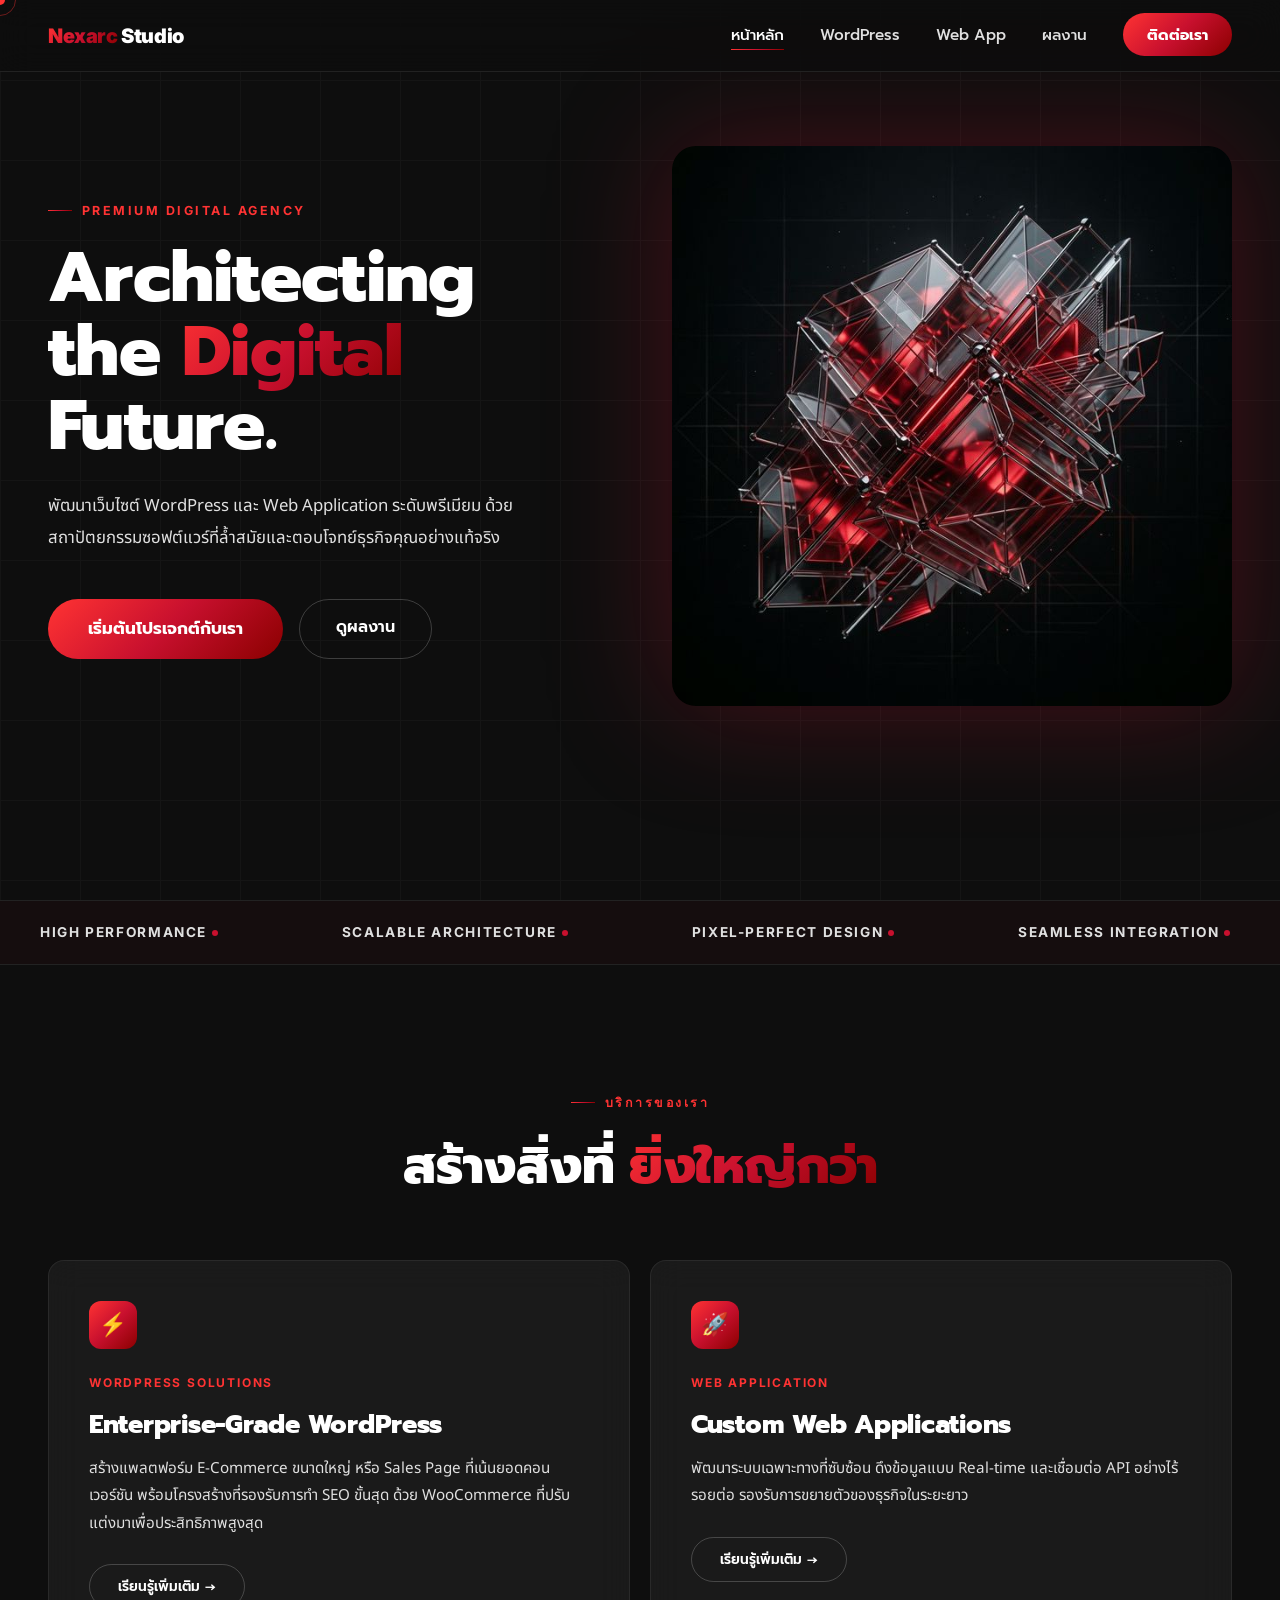
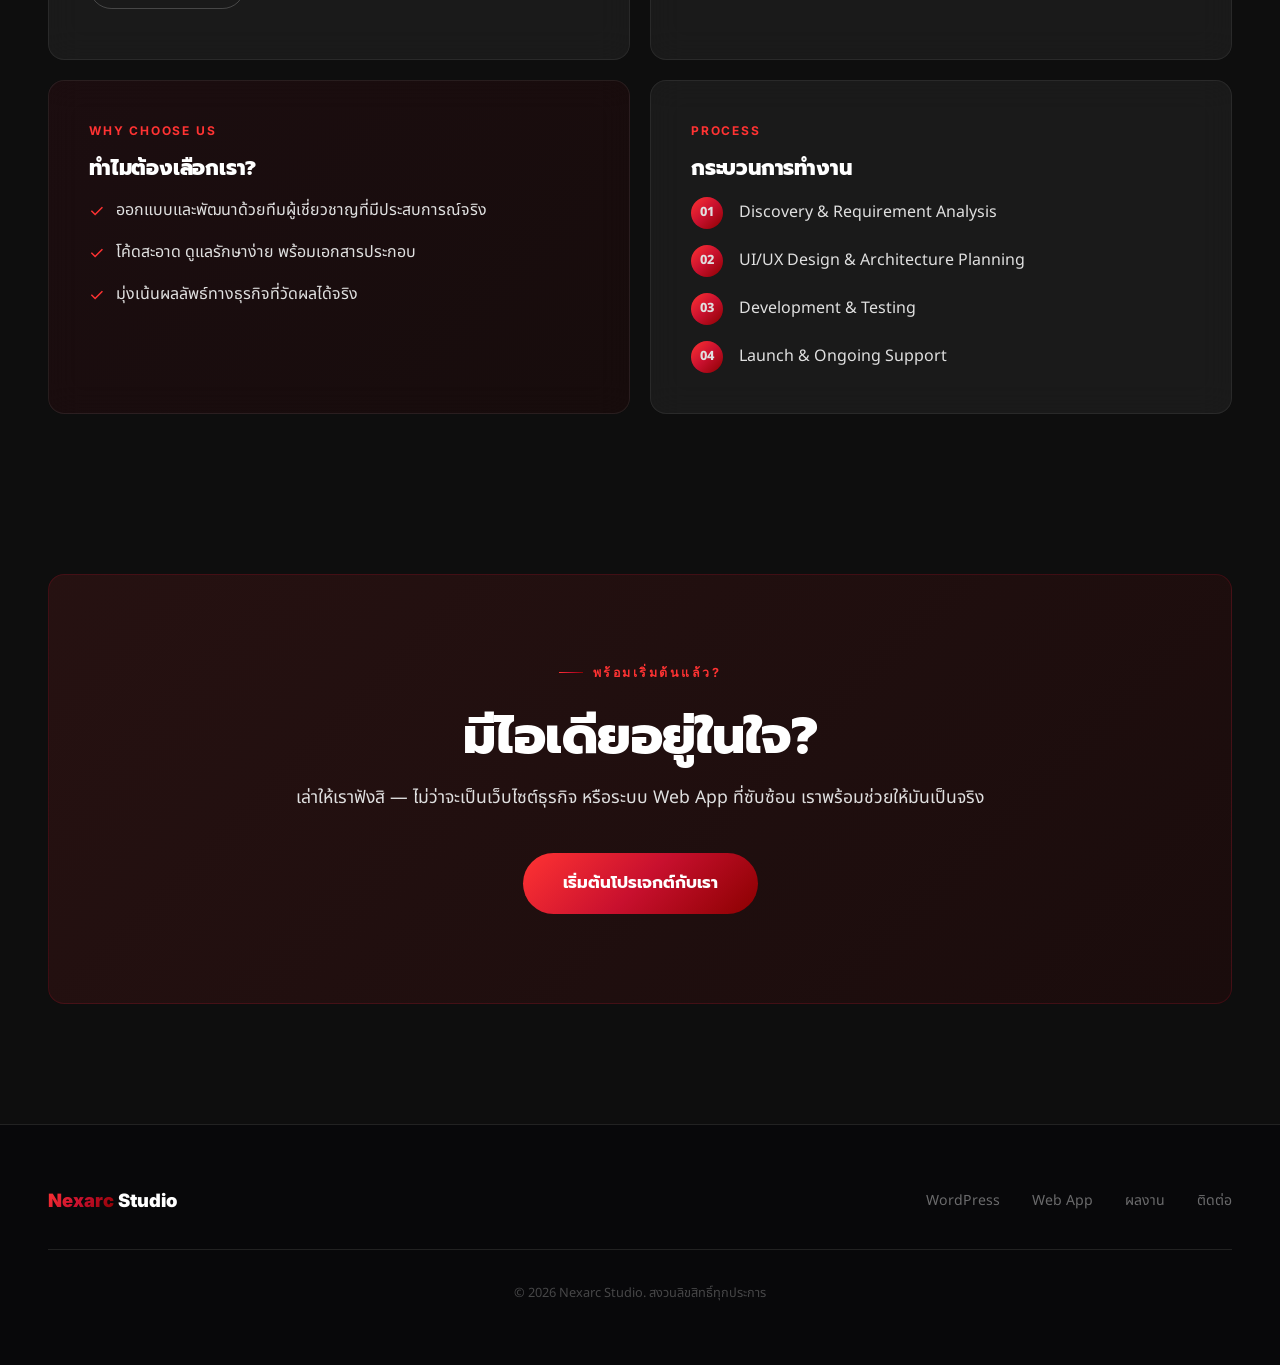
==== index.html @ 6af924bb "Initial commit: Nexarc Studio Website - 5 pages, premium design system" ====
<!DOCTYPE html>
<html lang="th">
<head>
  <meta charset="UTF-8">
  <meta name="viewport" content="width=device-width, initial-scale=1.0">
  <meta name="description" content="รับทำเว็บไซต์ WordPress และพัฒนา Web Application ระดับพรีเมียม สถาปัตยกรรมซอฟต์แวร์ที่ล้ำสมัย ตอบโจทย์ธุรกิจไทย">
  <title>Nexarc Studio — Architecting the Digital Future</title>
  <link rel="stylesheet" href="style.css">
  <style>
    /* ── Stagger Animation ── */
    .stagger-init { opacity: 0; transform: translateY(32px); }
    .stagger-init.stagger-play {
      animation: staggerUp 0.8s cubic-bezier(0.25,0.46,0.45,0.94) forwards;
    }
    @keyframes staggerUp {
      to { opacity: 1; transform: translateY(0); }
    }

    /* ── Hero ── */
    .hero {
      min-height: 100vh;
      display: flex;
      align-items: center;
      padding-top: var(--nav-h);
      overflow: hidden;
      position: relative;
    }
    .hero-inner {
      display: grid;
      grid-template-columns: 1fr 1fr;
      gap: 64px;
      align-items: center;
      width: 100%;
    }
    .hero-eyebrow {
      display: inline-flex;
      align-items: center;
      gap: 10px;
      color: var(--accent-start);
      font-family: 'Inter', sans-serif;
      font-size: 0.78rem;
      font-weight: 700;
      letter-spacing: 0.2em;
      text-transform: uppercase;
      margin-bottom: 20px;
    }
    .hero-eyebrow span {
      width: 24px; height: 1px;
      background: var(--gradient);
      display: inline-block;
    }
    .hero-headline {
      font-size: clamp(3rem, 5.5vw, 5.2rem);
      color: #fff;
      line-height: 1.05;
      margin-bottom: 28px;
    }
    .hero-headline .line { display: block; }
    .hero-sub {
      font-size: 1.05rem;
      color: var(--text-body);
      max-width: 500px;
      margin-bottom: 44px;
      line-height: 1.9;
    }
    .hero-actions { display: flex; gap: 16px; flex-wrap: wrap; }
    .hero-visual {
      position: relative;
      display: flex;
      justify-content: center;
      align-items: center;
    }
    .hero-visual img {
      width: 100%;
      max-width: 580px;
      border-radius: 24px;
      filter: drop-shadow(0 0 60px rgba(200,16,46,0.3));
      animation: float 6s ease-in-out infinite;
    }
    .hero-glow {
      position: absolute;
      width: 400px; height: 400px;
      background: radial-gradient(circle, rgba(200,16,46,0.18) 0%, transparent 70%);
      border-radius: 50%;
      z-index: -1;
    }
    @keyframes float {
      0%, 100% { transform: translateY(0px); }
      50%       { transform: translateY(-18px); }
    }

    /* ── Value Marquee ── */
    .marquee-section { padding: 0; }

    /* ── Bento Grid ── */
    .bento-section { }
    .bento-heading { text-align: center; margin-bottom: 64px; }
    .bento-heading .section-label { justify-content: center; }
    .bento-grid {
      display: grid;
      grid-template-columns: repeat(2, 1fr);
      gap: 20px;
    }
    .bento-card { }
    .bento-card .card-eyebrow {
      font-family: 'Inter', sans-serif;
      font-size: 0.75rem;
      font-weight: 700;
      letter-spacing: 0.15em;
      text-transform: uppercase;
      color: var(--accent-start);
      margin-bottom: 16px;
    }
    .bento-card h3 { font-size: 1.6rem; margin-bottom: 16px; }
    .bento-card p { color: var(--text-body); font-size: 0.95rem; line-height: 1.8; }
    .bento-card .card-icon {
      width: 48px; height: 48px;
      background: var(--gradient);
      border-radius: 12px;
      display: flex; align-items: center; justify-content: center;
      margin-bottom: 24px;
      font-size: 1.4rem;
    }

    /* ── CTA Band ── */
    .cta-band {
      background: linear-gradient(135deg, rgba(255,51,51,0.1) 0%, rgba(139,0,0,0.1) 100%);
      border: 1px solid rgba(200,16,46,0.2);
      border-radius: var(--radius);
      padding: 80px 60px;
      text-align: center;
    }
    .cta-band h2 { margin-bottom: 16px; }
    .cta-band p  { color: var(--text-body); margin-bottom: 40px; font-size: 1.1rem; }
  </style>
</head>
<body>
  <!-- Cursor -->
  <div id="cursor"></div>
  <div id="cursor-trail"></div>

  <!-- Navbar -->
  <nav class="navbar">
    <a class="logo" href="index.html"><span>Nexarc</span> Studio</a>
    <ul class="nav-links">
      <li><a href="index.html" class="active">หน้าหลัก</a></li>
      <li><a href="wordpress.html">WordPress</a></li>
      <li><a href="webapp.html">Web App</a></li>
      <li><a href="works.html">ผลงาน</a></li>
      <li><a href="contact.html" class="nav-cta">ติดต่อเรา</a></li>
    </ul>
  </nav>

  <!-- Hero Section -->
  <section class="hero">
    <div class="container">
      <div class="hero-inner">
        <div class="hero-content">
          <div class="hero-eyebrow stagger-init" data-stagger="0">
            <span></span> Premium Digital Agency
          </div>
          <h1 class="hero-headline">
            <span class="line stagger-init" data-stagger="1">Architecting</span>
            <span class="line stagger-init" data-stagger="2">the <span class="gradient-text">Digital</span></span>
            <span class="line stagger-init" data-stagger="3">Future.</span>
          </h1>
          <p class="hero-sub stagger-init" data-stagger="4">
            พัฒนาเว็บไซต์ WordPress และ Web Application ระดับพรีเมียม ด้วยสถาปัตยกรรมซอฟต์แวร์ที่ล้ำสมัยและตอบโจทย์ธุรกิจคุณอย่างแท้จริง
          </p>
          <div class="hero-actions stagger-init" data-stagger="5">
            <a href="contact.html" class="btn-primary">เริ่มต้นโปรเจกต์กับเรา</a>
            <a href="works.html" class="btn-outline">ดูผลงาน</a>
          </div>
        </div>
        <div class="hero-visual stagger-init" data-stagger="3">
          <div class="hero-glow"></div>
          <img src="assets/images/hero_3d_abstract.png" alt="3D abstract architecture visual">
        </div>
      </div>
    </div>
  </section>

  <!-- Marquee -->
  <div class="marquee-section">
    <div class="marquee-wrapper">
      <div class="marquee-track">
        <span class="marquee-item">High Performance <span class="dot"></span></span>
        <span class="marquee-item">Scalable Architecture <span class="dot"></span></span>
        <span class="marquee-item">Pixel-Perfect Design <span class="dot"></span></span>
        <span class="marquee-item">Seamless Integration <span class="dot"></span></span>
        <span class="marquee-item">SEO Optimized <span class="dot"></span></span>
        <span class="marquee-item">Real-time Data <span class="dot"></span></span>
        <span class="marquee-item">Enterprise Grade <span class="dot"></span></span>
        <!-- duplicate for seamless loop -->
        <span class="marquee-item">High Performance <span class="dot"></span></span>
        <span class="marquee-item">Scalable Architecture <span class="dot"></span></span>
        <span class="marquee-item">Pixel-Perfect Design <span class="dot"></span></span>
        <span class="marquee-item">Seamless Integration <span class="dot"></span></span>
        <span class="marquee-item">SEO Optimized <span class="dot"></span></span>
        <span class="marquee-item">Real-time Data <span class="dot"></span></span>
        <span class="marquee-item">Enterprise Grade <span class="dot"></span></span>
      </div>
    </div>
  </div>

  <!-- Bento Grid Services -->
  <section class="bento-section">
    <div class="container">
      <div class="bento-heading reveal">
        <div class="section-label">บริการของเรา</div>
        <h2>สร้างสิ่งที่<span class="gradient-text"> ยิ่งใหญ่กว่า</span></h2>
      </div>
      <div class="bento-grid">
        <div class="glass-card bento-card reveal delay-1">
          <div class="card-icon">⚡</div>
          <div class="card-eyebrow">WordPress Solutions</div>
          <h3>Enterprise-Grade WordPress</h3>
          <p>สร้างแพลตฟอร์ม E-Commerce ขนาดใหญ่ หรือ Sales Page ที่เน้นยอดคอนเวอร์ชัน พร้อมโครงสร้างที่รองรับการทำ SEO ขั้นสุด ด้วย WooCommerce ที่ปรับแต่งมาเพื่อประสิทธิภาพสูงสุด</p>
          <br>
          <a href="wordpress.html" class="btn-outline" style="font-size:0.85rem; padding:10px 28px;">เรียนรู้เพิ่มเติม →</a>
        </div>
        <div class="glass-card bento-card reveal delay-2">
          <div class="card-icon">🚀</div>
          <div class="card-eyebrow">Web Application</div>
          <h3>Custom Web Applications</h3>
          <p>พัฒนาระบบเฉพาะทางที่ซับซ้อน ดึงข้อมูลแบบ Real-time และเชื่อมต่อ API อย่างไร้รอยต่อ รองรับการขยายตัวของธุรกิจในระยะยาว</p>
          <br>
          <a href="webapp.html" class="btn-outline" style="font-size:0.85rem; padding:10px 28px;">เรียนรู้เพิ่มเติม →</a>
        </div>
        <div class="glass-card bento-card reveal delay-3" style="background: linear-gradient(135deg, rgba(200,16,46,0.08) 0%, rgba(139,0,0,0.08) 100%);">
          <div class="card-eyebrow">Why Choose Us</div>
          <h3 style="font-size:1.3rem;">ทำไมต้องเลือกเรา?</h3>
          <ul style="list-style:none; margin-top:16px; display:flex; flex-direction:column; gap:12px;">
            <li style="display:flex; gap:12px; align-items:flex-start;"><span style="color:var(--accent-start); font-size:1.1rem; flex-shrink:0;">✓</span><span>ออกแบบและพัฒนาด้วยทีมผู้เชี่ยวชาญที่มีประสบการณ์จริง</span></li>
            <li style="display:flex; gap:12px; align-items:flex-start;"><span style="color:var(--accent-start); font-size:1.1rem; flex-shrink:0;">✓</span><span>โค้ดสะอาด ดูแลรักษาง่าย พร้อมเอกสารประกอบ</span></li>
            <li style="display:flex; gap:12px; align-items:flex-start;"><span style="color:var(--accent-start); font-size:1.1rem; flex-shrink:0;">✓</span><span>มุ่งเน้นผลลัพธ์ทางธุรกิจที่วัดผลได้จริง</span></li>
          </ul>
        </div>
        <div class="glass-card bento-card reveal delay-4">
          <div class="card-eyebrow">Process</div>
          <h3 style="font-size:1.3rem;">กระบวนการทำงาน</h3>
          <div style="display:flex; flex-direction:column; gap:16px; margin-top:16px;">
            <div style="display:flex; gap:16px; align-items:center;">
              <span style="width:32px; height:32px; background:var(--gradient); border-radius:50%; display:flex; align-items:center; justify-content:center; font-weight:800; font-size:0.8rem; flex-shrink:0;">01</span>
              <span>Discovery & Requirement Analysis</span>
            </div>
            <div style="display:flex; gap:16px; align-items:center;">
              <span style="width:32px; height:32px; background:var(--gradient); border-radius:50%; display:flex; align-items:center; justify-content:center; font-weight:800; font-size:0.8rem; flex-shrink:0;">02</span>
              <span>UI/UX Design & Architecture Planning</span>
            </div>
            <div style="display:flex; gap:16px; align-items:center;">
              <span style="width:32px; height:32px; background:var(--gradient); border-radius:50%; display:flex; align-items:center; justify-content:center; font-weight:800; font-size:0.8rem; flex-shrink:0;">03</span>
              <span>Development & Testing</span>
            </div>
            <div style="display:flex; gap:16px; align-items:center;">
              <span style="width:32px; height:32px; background:var(--gradient); border-radius:50%; display:flex; align-items:center; justify-content:center; font-weight:800; font-size:0.8rem; flex-shrink:0;">04</span>
              <span>Launch & Ongoing Support</span>
            </div>
          </div>
        </div>
      </div>
    </div>
  </section>

  <!-- CTA Band -->
  <section style="padding: 40px 0 120px;">
    <div class="container">
      <div class="cta-band reveal">
        <div class="section-label" style="justify-content:center;">พร้อมเริ่มต้นแล้ว?</div>
        <h2>มีไอเดียอยู่ในใจ?</h2>
        <p>เล่าให้เราฟังสิ — ไม่ว่าจะเป็นเว็บไซต์ธุรกิจ หรือระบบ Web App ที่ซับซ้อน เราพร้อมช่วยให้มันเป็นจริง</p>
        <a href="contact.html" class="btn-primary">เริ่มต้นโปรเจกต์กับเรา</a>
      </div>
    </div>
  </section>

  <!-- Footer -->
  <footer>
    <div class="container">
      <div class="footer-inner">
        <a class="footer-logo" href="index.html"><span>Nexarc</span> Studio</a>
        <ul class="footer-links">
          <li><a href="wordpress.html">WordPress</a></li>
          <li><a href="webapp.html">Web App</a></li>
          <li><a href="works.html">ผลงาน</a></li>
          <li><a href="contact.html">ติดต่อ</a></li>
        </ul>
      </div>
      <p class="footer-copy">© 2026 Nexarc Studio. สงวนลิขสิทธิ์ทุกประการ</p>
    </div>
  </footer>

  <script src="main.js"></script>
</body>
</html>
---- style.css ----
/* ============================================================
   GLOBAL DESIGN SYSTEM — Website Services
   Encoding: UTF-8
   ============================================================ */

@import url('https://fonts.googleapis.com/css2?family=Inter:wght@400;700;800;900&family=Prompt:wght@700;800&family=Noto+Sans+Thai:wght@400;500&display=swap');

/* ── Reset & Base ── */
*, *::before, *::after {
  box-sizing: border-box;
  margin: 0;
  padding: 0;
}

:root {
  --bg:            #0E0E0E;
  --bg-card:       rgba(255,255,255,0.05);
  --text-body:     #E0E0E0;
  --text-headline: #FFFFFF;
  --grid-line:     #222222;
  --accent-start:  #FF3333;
  --accent-mid:    #C8102E;
  --accent-end:    #8B0000;
  --gradient:      linear-gradient(135deg, #FF3333 0%, #C8102E 50%, #8B0000 100%);
  --radius:        16px;
  --nav-h:         72px;
}

html {
  scroll-behavior: smooth;
}

body {
  background-color: var(--bg);
  color: var(--text-body);
  font-family: 'Noto Sans Thai', 'Inter', sans-serif;
  line-height: 1.7;
  overflow-x: hidden;
  cursor: none;
}

/* ── Grid Background ── */
body::before {
  content: '';
  position: fixed;
  inset: 0;
  background-image:
    linear-gradient(var(--grid-line) 1px, transparent 1px),
    linear-gradient(90deg, var(--grid-line) 1px, transparent 1px);
  background-size: 80px 80px;
  pointer-events: none;
  z-index: 0;
  opacity: 0.4;
}

/* ── Custom Cursor ── */
#cursor {
  width: 10px;
  height: 10px;
  background: var(--accent-start);
  border-radius: 50%;
  position: fixed;
  top: 0; left: 0;
  pointer-events: none;
  z-index: 9999;
  transform: translate(-50%, -50%);
  transition: width .25s, height .25s, background .25s;
  mix-blend-mode: normal;
}
#cursor.expanded {
  width: 40px;
  height: 40px;
  background: rgba(255,51,51,0.35);
  border: 1.5px solid var(--accent-start);
}
#cursor-trail {
  width: 32px;
  height: 32px;
  border: 1.5px solid rgba(255,51,51,0.4);
  border-radius: 50%;
  position: fixed;
  top: 0; left: 0;
  pointer-events: none;
  z-index: 9998;
  transform: translate(-50%, -50%);
  transition: left .12s ease-out, top .12s ease-out;
}

/* ── Navigation ── */
.navbar {
  position: fixed;
  top: 0; left: 0; right: 0;
  height: var(--nav-h);
  display: flex;
  align-items: center;
  justify-content: space-between;
  padding: 0 48px;
  z-index: 1000;
  background: rgba(14,14,14,0.85);
  backdrop-filter: blur(16px);
  border-bottom: 1px solid var(--grid-line);
  transition: background 0.3s;
}
.navbar .logo {
  font-family: 'Inter', sans-serif;
  font-weight: 900;
  font-size: 1.25rem;
  color: var(--text-headline);
  text-decoration: none;
  letter-spacing: -0.02em;
}
.navbar .logo span {
  background: var(--gradient);
  -webkit-background-clip: text;
  background-clip: text;
  -webkit-text-fill-color: transparent;
}
.nav-links {
  display: flex;
  gap: 36px;
  list-style: none;
}
.nav-links a {
  color: var(--text-body);
  text-decoration: none;
  font-size: 0.95rem;
  font-family: 'Prompt', sans-serif;
  font-weight: 500;
  transition: color 0.2s;
  position: relative;
}
.nav-links a::after {
  content: '';
  position: absolute;
  bottom: -4px; left: 0;
  width: 0; height: 1px;
  background: var(--gradient);
  transition: width 0.3s;
}
.nav-links a:hover { color: #fff; }
.nav-links a:hover::after { width: 100%; }
.nav-links a.active { color: #fff; }
.nav-links a.active::after { width: 100%; }

.nav-cta {
  background: var(--gradient);
  color: #fff !important;
  padding: 10px 24px;
  border-radius: 100px;
  font-weight: 700 !important;
  text-decoration: none;
  font-family: 'Prompt', sans-serif;
  font-size: 0.95rem;
  transition: opacity 0.2s, transform 0.2s;
}
.nav-cta:hover { opacity: 0.85; transform: translateY(-1px); }

/* ── Typography ── */
h1, h2, h3, h4 {
  font-family: 'Prompt', 'Inter', sans-serif;
  font-weight: 800;
  color: var(--text-headline);
  line-height: 1.15;
  letter-spacing: -0.01em; /* Reduced negative spacing for Prompt */
}
h1 { font-size: clamp(2.8rem, 6vw, 5.5rem); }
h2 { font-size: clamp(2rem, 4vw, 3.5rem); }
h3 { font-size: clamp(1.2rem, 2vw, 1.6rem); }
p  { font-size: 1.05rem; line-height: 1.8; }

.gradient-text {
  background: var(--gradient);
  -webkit-background-clip: text;
  background-clip: text;
  -webkit-text-fill-color: transparent;
}

/* ── Buttons ── */
.btn-primary {
  display: inline-block;
  background: var(--gradient);
  color: #fff;
  padding: 16px 40px;
  border-radius: 100px;
  font-family: 'Prompt', sans-serif;
  font-weight: 700;
  font-size: 1.05rem;
  text-decoration: none;
  border: none;
  cursor: none;
  position: relative;
  overflow: hidden;
  transition: transform 0.3s, box-shadow 0.3s;
}
.btn-primary::before {
  content: '';
  position: absolute;
  inset: 0;
  background: linear-gradient(120deg, transparent 0%, rgba(255,255,255,0.25) 50%, transparent 100%);
  transform: translateX(-100%);
  transition: transform 0.6s;
}
.btn-primary:hover::before { transform: translateX(100%); }
.btn-primary:hover {
  transform: translateY(-2px);
  box-shadow: 0 8px 40px rgba(200,16,46,0.5);
}

.btn-outline {
  display: inline-block;
  border: 1px solid rgba(255,255,255,0.2);
  color: #fff;
  padding: 14px 36px;
  border-radius: 100px;
  font-family: 'Prompt', sans-serif;
  font-weight: 600;
  font-size: 1rem;
  text-decoration: none;
  cursor: none;
  transition: border-color 0.3s, background 0.3s;
  position: relative;
  overflow: hidden;
}
.btn-outline:hover {
  border-color: var(--accent-mid);
  background: rgba(200,16,46,0.1);
}

/* ── Layout ── */
.container {
  max-width: 1280px;
  margin: 0 auto;
  padding: 0 48px;
  position: relative;
  z-index: 1;
}
section { padding: 120px 0; }
.pt-nav { padding-top: calc(var(--nav-h) + 80px); }

/* ── Glassmorphism Card ── */
.glass-card {
  background: var(--bg-card);
  backdrop-filter: blur(16px);
  -webkit-backdrop-filter: blur(16px);
  border: 1px solid rgba(255,255,255,0.07);
  border-radius: var(--radius);
  padding: 40px;
  position: relative;
  overflow: hidden;
  transition: transform 0.4s cubic-bezier(0.25,0.46,0.45,0.94),
              box-shadow 0.4s,
              border-color 0.4s;
}
.glass-card:hover {
  transform: scale(1.02);
  border-color: rgba(200,16,46,0.4);
  box-shadow:
    0 0 40px rgba(200,16,46,0.18),
    0 0 0 1px rgba(200,16,46,0.2) inset;
}
.glass-card::before {
  content: '';
  position: absolute;
  inset: -1px;
  border-radius: var(--radius);
  background: var(--gradient);
  opacity: 0;
  z-index: -1;
  transition: opacity 0.4s;
}
.glass-card:hover::before { opacity: 0.12; }

/* ── Marquee ── */
.marquee-wrapper {
  overflow: hidden;
  white-space: nowrap;
  border-top: 1px solid var(--grid-line);
  border-bottom: 1px solid var(--grid-line);
  padding: 18px 0;
  background: rgba(200,16,46,0.04);
}
.marquee-track {
  display: inline-block;
  animation: marquee 22s linear infinite;
}
.marquee-track:hover { animation-play-state: paused; }
.marquee-item {
  display: inline-block;
  margin: 0 40px;
  font-family: 'Inter', sans-serif;
  font-weight: 700;
  font-size: 0.85rem;
  letter-spacing: 0.12em;
  text-transform: uppercase;
  color: var(--text-body);
}
.marquee-item .dot {
  display: inline-block;
  width: 6px; height: 6px;
  background: var(--accent-mid);
  border-radius: 50%;
  margin-right: 40px;
  vertical-align: middle;
}
@keyframes marquee {
  from { transform: translateX(0); }
  to   { transform: translateX(-50%); }
}

/* ── Section Label ── */
.section-label {
  display: inline-flex;
  align-items: center;
  gap: 10px;
  font-family: 'Inter', sans-serif;
  font-size: 0.78rem;
  font-weight: 700;
  letter-spacing: 0.2em;
  text-transform: uppercase;
  color: var(--accent-start);
  margin-bottom: 24px;
}
.section-label::before {
  content: '';
  display: block;
  width: 24px; height: 1px;
  background: var(--gradient);
}

/* ── Divider ── */
hr.fancy {
  border: none;
  height: 1px;
  background: linear-gradient(90deg, transparent, var(--grid-line) 20%, var(--grid-line) 80%, transparent);
  margin: 0;
}

/* ── Scroll Animations ── */
.reveal {
  opacity: 0;
  transform: translateY(40px);
  transition: opacity 0.7s cubic-bezier(0.25,0.46,0.45,0.94),
              transform 0.7s cubic-bezier(0.25,0.46,0.45,0.94);
}
.reveal.visible {
  opacity: 1;
  transform: translateY(0);
}
.reveal-left {
  opacity: 0;
  transform: translateX(-60px);
  transition: opacity 0.7s ease, transform 0.7s ease;
}
.reveal-left.visible {
  opacity: 1;
  transform: translateX(0);
}
.reveal-img {
  clip-path: inset(100% 0 0 0);
  transition: clip-path 0.9s cubic-bezier(0.25,0.46,0.45,0.94);
}
.reveal-img.visible {
  clip-path: inset(0% 0 0 0);
}

/* ── Stagger delays ── */
.delay-1 { transition-delay: 0.1s; }
.delay-2 { transition-delay: 0.2s; }
.delay-3 { transition-delay: 0.35s; }
.delay-4 { transition-delay: 0.5s; }
.delay-5 { transition-delay: 0.65s; }

/* ── Footer ── */
footer {
  background: #08080A;
  border-top: 1px solid var(--grid-line);
  padding: 60px 0;
  position: relative;
  z-index: 1;
}
.footer-inner {
  display: flex;
  align-items: center;
  justify-content: space-between;
  flex-wrap: wrap;
  gap: 24px;
}
.footer-logo {
  font-family: 'Inter', sans-serif;
  font-weight: 900;
  font-size: 1.15rem;
  color: #fff;
  text-decoration: none;
}
.footer-logo span { background: var(--gradient); -webkit-background-clip: text; -webkit-text-fill-color: transparent; }
.footer-links { display: flex; gap: 32px; list-style: none; }
.footer-links a { color: rgba(255,255,255,0.4); font-size: 0.88rem; text-decoration: none; transition: color 0.2s; }
.footer-links a:hover { color: #fff; }
.footer-copy { color: rgba(255,255,255,0.25); font-size: 0.8rem; width: 100%; text-align: center; padding-top: 32px; border-top: 1px solid var(--grid-line); margin-top: 32px; }

/* ── Scrollbar ── */
::-webkit-scrollbar { width: 4px; }
::-webkit-scrollbar-track { background: var(--bg); }
::-webkit-scrollbar-thumb { background: var(--accent-mid); border-radius: 4px; }
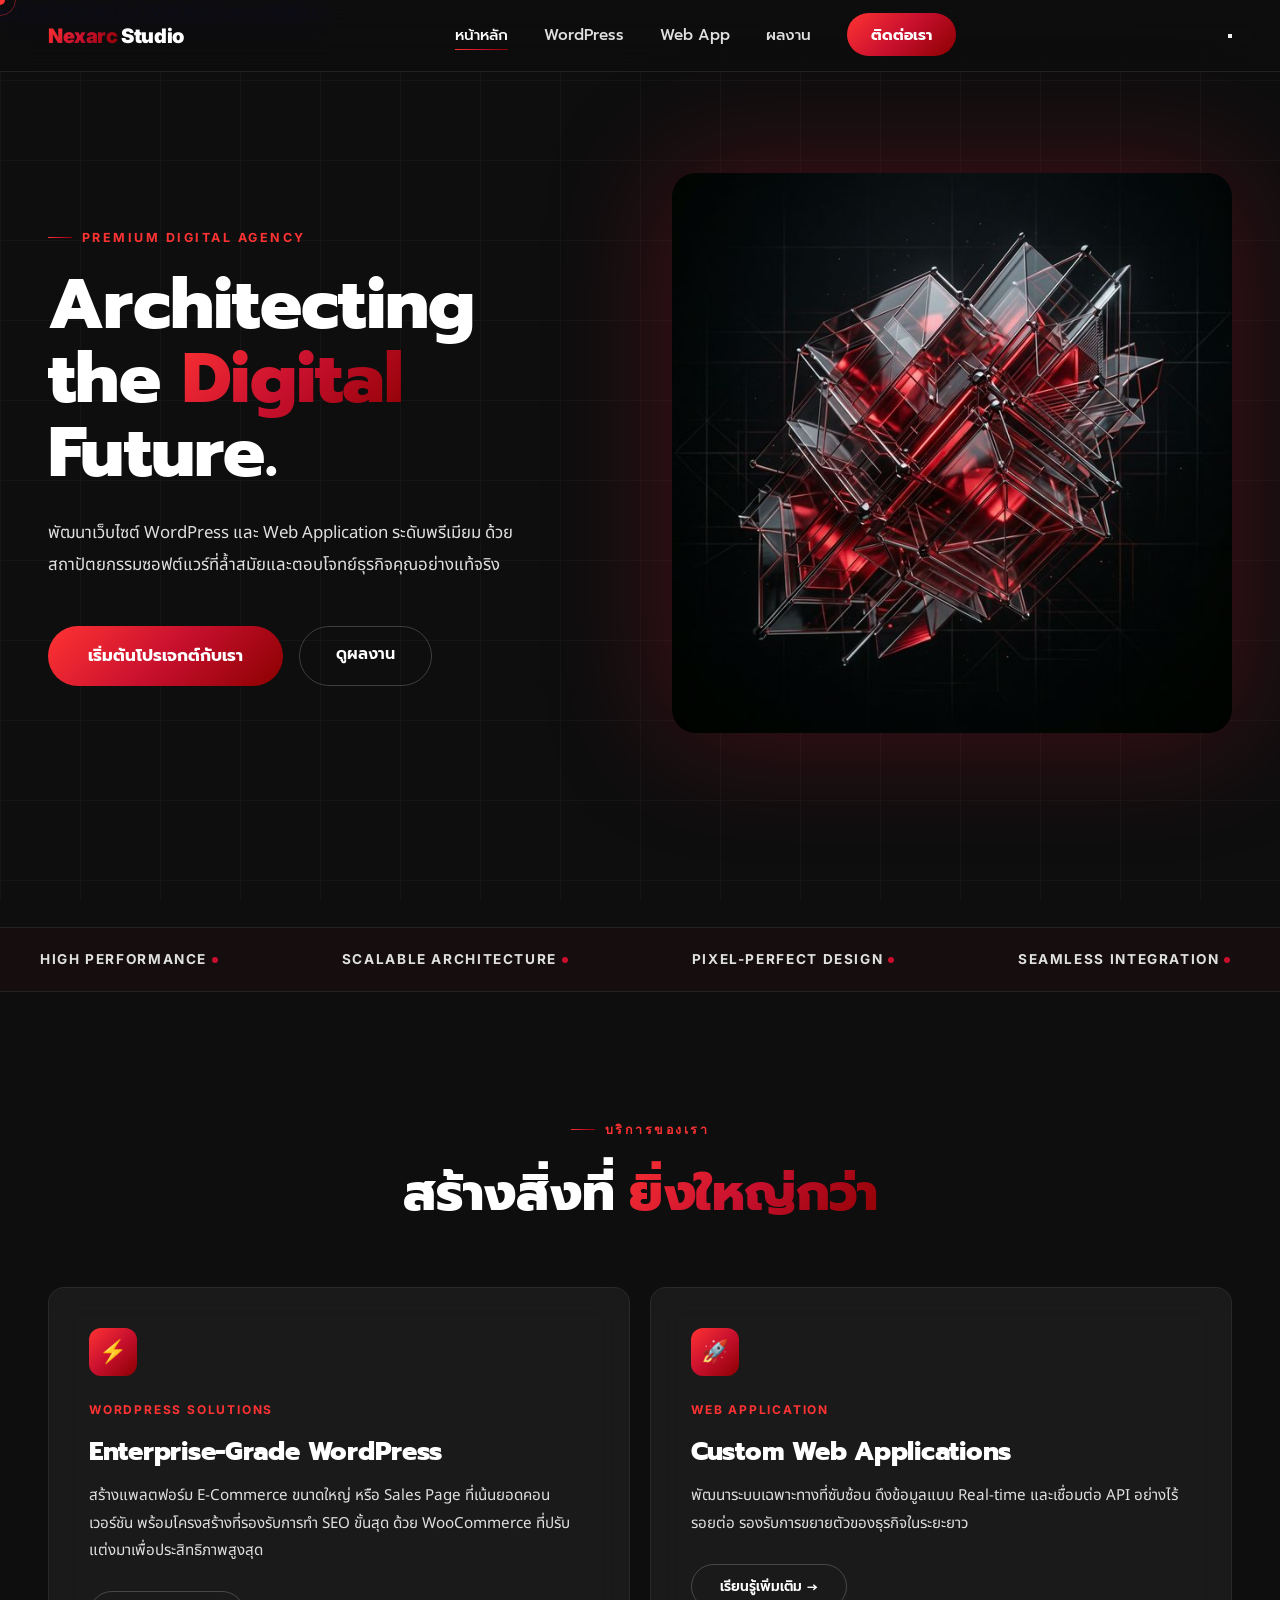
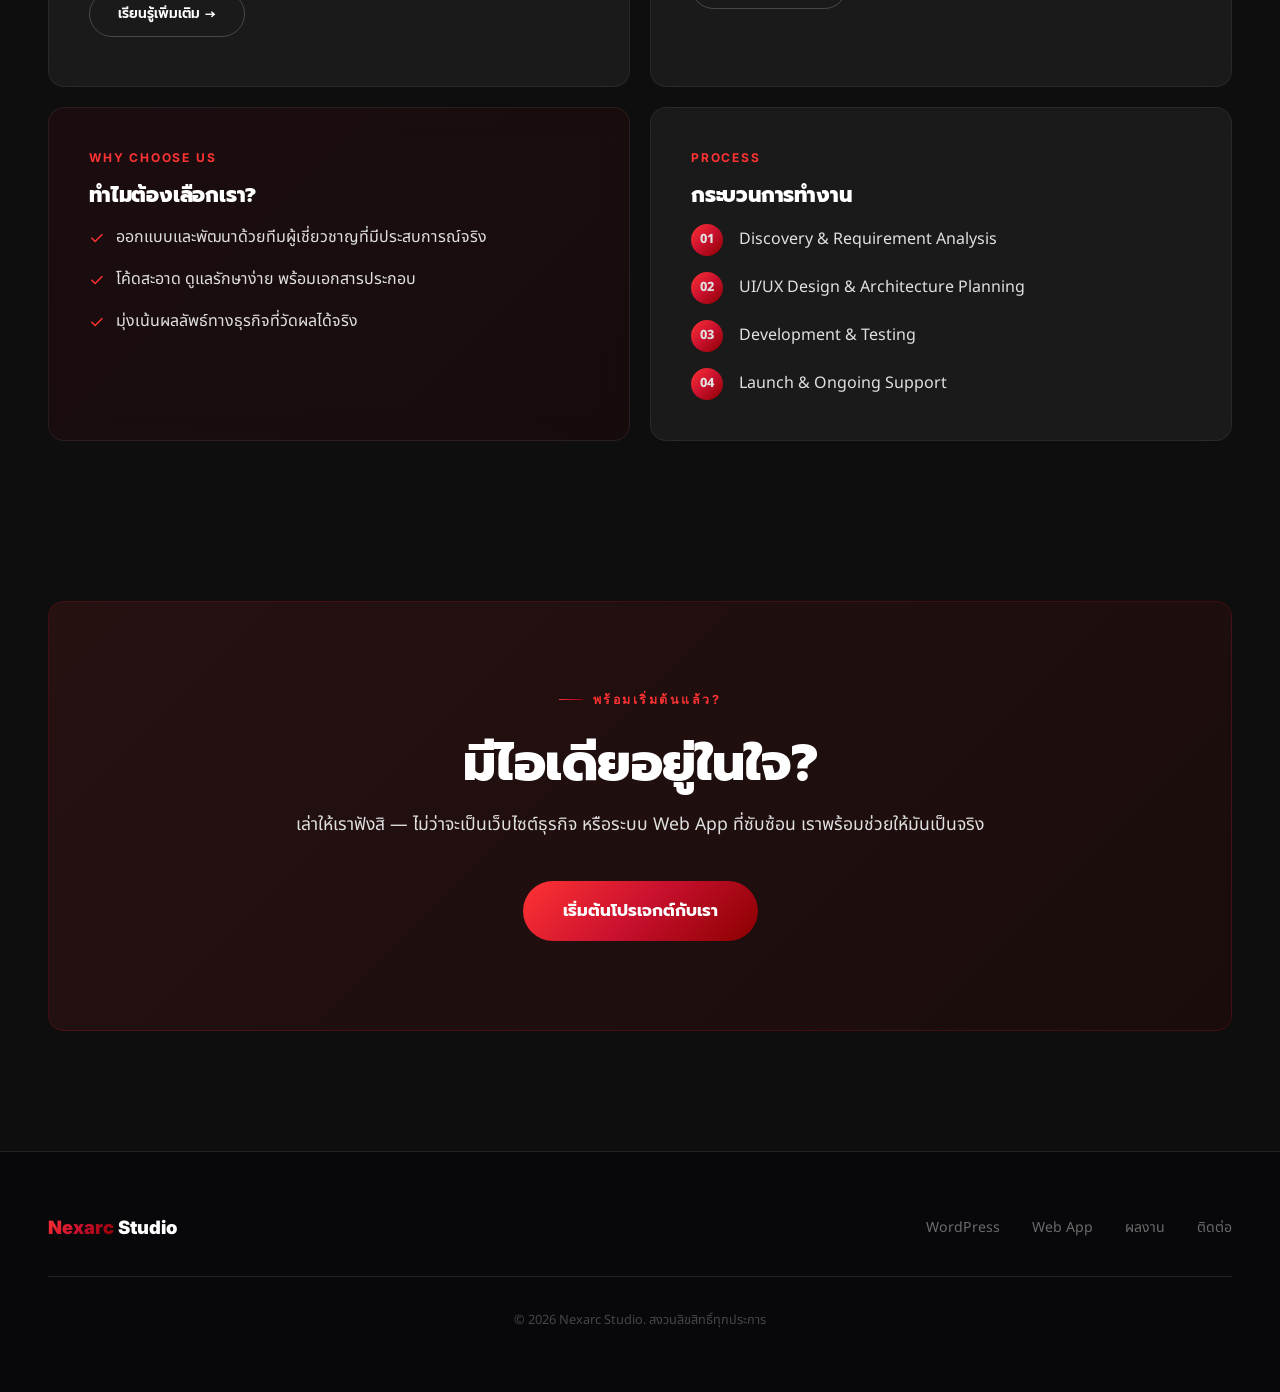
==== commit f830955c: "refactor: implement mobile flyer menu and fix mobile layouts" ====
--- a/index.html
+++ b/index.html
@@ -149,7 +149,18 @@
       <li><a href="works.html">ผลงาน</a></li>
       <li><a href="contact.html" class="nav-cta">ติดต่อเรา</a></li>
     </ul>
+    <button class="navbar-toggle" id="menuToggle">
+      <span></span><span></span><span></span>
+    </button>
   </nav>
+
+  <div class="flyer-menu" id="flyerMenu">
+    <a href="index.html" class="flyer-link active">หน้าหลัก</a>
+    <a href="wordpress.html" class="flyer-link">WordPress</a>
+    <a href="webapp.html" class="flyer-link">Web App</a>
+    <a href="works.html" class="flyer-link">ผลงาน</a>
+    <a href="contact.html" class="flyer-link">ติดต่อเรา</a>
+  </div>
 
   <!-- Hero Section -->
   <section class="hero">
--- a/style.css
+++ b/style.css
@@ -402,3 +402,113 @@
 ::-webkit-scrollbar { width: 4px; }
 ::-webkit-scrollbar-track { background: var(--bg); }
 ::-webkit-scrollbar-thumb { background: var(--accent-mid); border-radius: 4px; }
+
+/* ── Responsive Design ── */
+
+@media (max-width: 1024px) {
+  .container { padding: 0 40px; }
+  .bento-grid { grid-template-columns: 1fr 1fr; }
+  .hero-inner { gap: 40px; }
+}
+
+@media (max-width: 768px) {
+  .container { padding: 0 24px; }
+  
+  /* Navigation */
+  .navbar { 
+    padding: 20px 0; 
+    justify-content: space-between;
+  }
+  .nav-links { display: none; }
+  
+  .navbar-toggle {
+    display: flex;
+    flex-direction: column;
+    gap: 6px;
+    background: none;
+    border: none;
+    cursor: pointer;
+    z-index: 1001;
+  }
+  .navbar-toggle span {
+    width: 28px;
+    height: 2px;
+    background: #fff;
+    transition: 0.3s;
+  }
+  .navbar-toggle.active span:nth-child(1) { transform: translateY(8px) rotate(45deg); }
+  .navbar-toggle.active span:nth-child(2) { opacity: 0; }
+  .navbar-toggle.active span:nth-child(3) { transform: translateY(-8px) rotate(-45deg); }
+
+  /* Flyer Menu */
+  .flyer-menu {
+    position: fixed;
+    top: 0; right: -100%;
+    width: 80%;
+    height: 100vh;
+    background: #0e0e0e;
+    z-index: 1000;
+    padding: 100px 40px;
+    transition: 0.5s cubic-bezier(0.77,0.2,0.05,1);
+    border-left: 1px solid rgba(255,255,255,0.1);
+    display: flex;
+    flex-direction: column;
+    gap: 32px;
+  }
+  .flyer-menu.active { right: 0; }
+  .flyer-link {
+    font-size: 1.8rem;
+    font-family: 'Prompt', sans-serif;
+    font-weight: 700;
+    color: #fff;
+    text-decoration: none;
+  }
+  .flyer-link.active { color: var(--accent-start); }
+
+  /* Hero */
+  .hero { padding: 120px 0 80px; }
+  .hero-inner { 
+    display: flex; 
+    flex-direction: column;
+    text-align: center;
+    gap: 60px;
+  }
+  .hero-eyebrow { justify-content: center; }
+  .hero-sub { margin: 0 auto 32px; }
+  .hero-actions { justify-content: center; }
+  .hero-visual { width: 100%; order: 2; }
+  .hero-visual img { max-width: 100%; }
+
+  /* Bento Grid */
+  .bento-grid { grid-template-columns: 1fr; }
+  
+  /* Works Page */
+  .project-block {
+    grid-template-columns: 1fr;
+    gap: 40px;
+    padding: 60px 0;
+    text-align: center;
+  }
+  .project-block.reverse { direction: ltr; }
+  .project-image-wrap { order: -1; } /* Image always first */
+  .project-meta { justify-content: center; }
+  .project-content h2 { font-size: 1.8rem; }
+  .project-num { font-size: 3.5rem; margin-bottom: 0; }
+  
+  /* Footer */
+  .footer-inner { flex-direction: column; gap: 32px; text-align: center; }
+  .footer-links { justify-content: center; flex-wrap: wrap; }
+
+  /* Feature Grids (WordPress/Webapp) */
+  .feature-item { padding: 30px 20px; }
+  
+  /* Disable Custom Cursor on Mobile */
+  #cursor, #cursor-trail { display: none !important; }
+  * { cursor: auto !important; }
+}
+
+@media (max-width: 480px) {
+  .hero-headline { font-size: 2.8rem; }
+  .hero-actions { flex-direction: column; }
+  .btn-primary, .btn-outline { width: 100%; text-align: center; }
+}
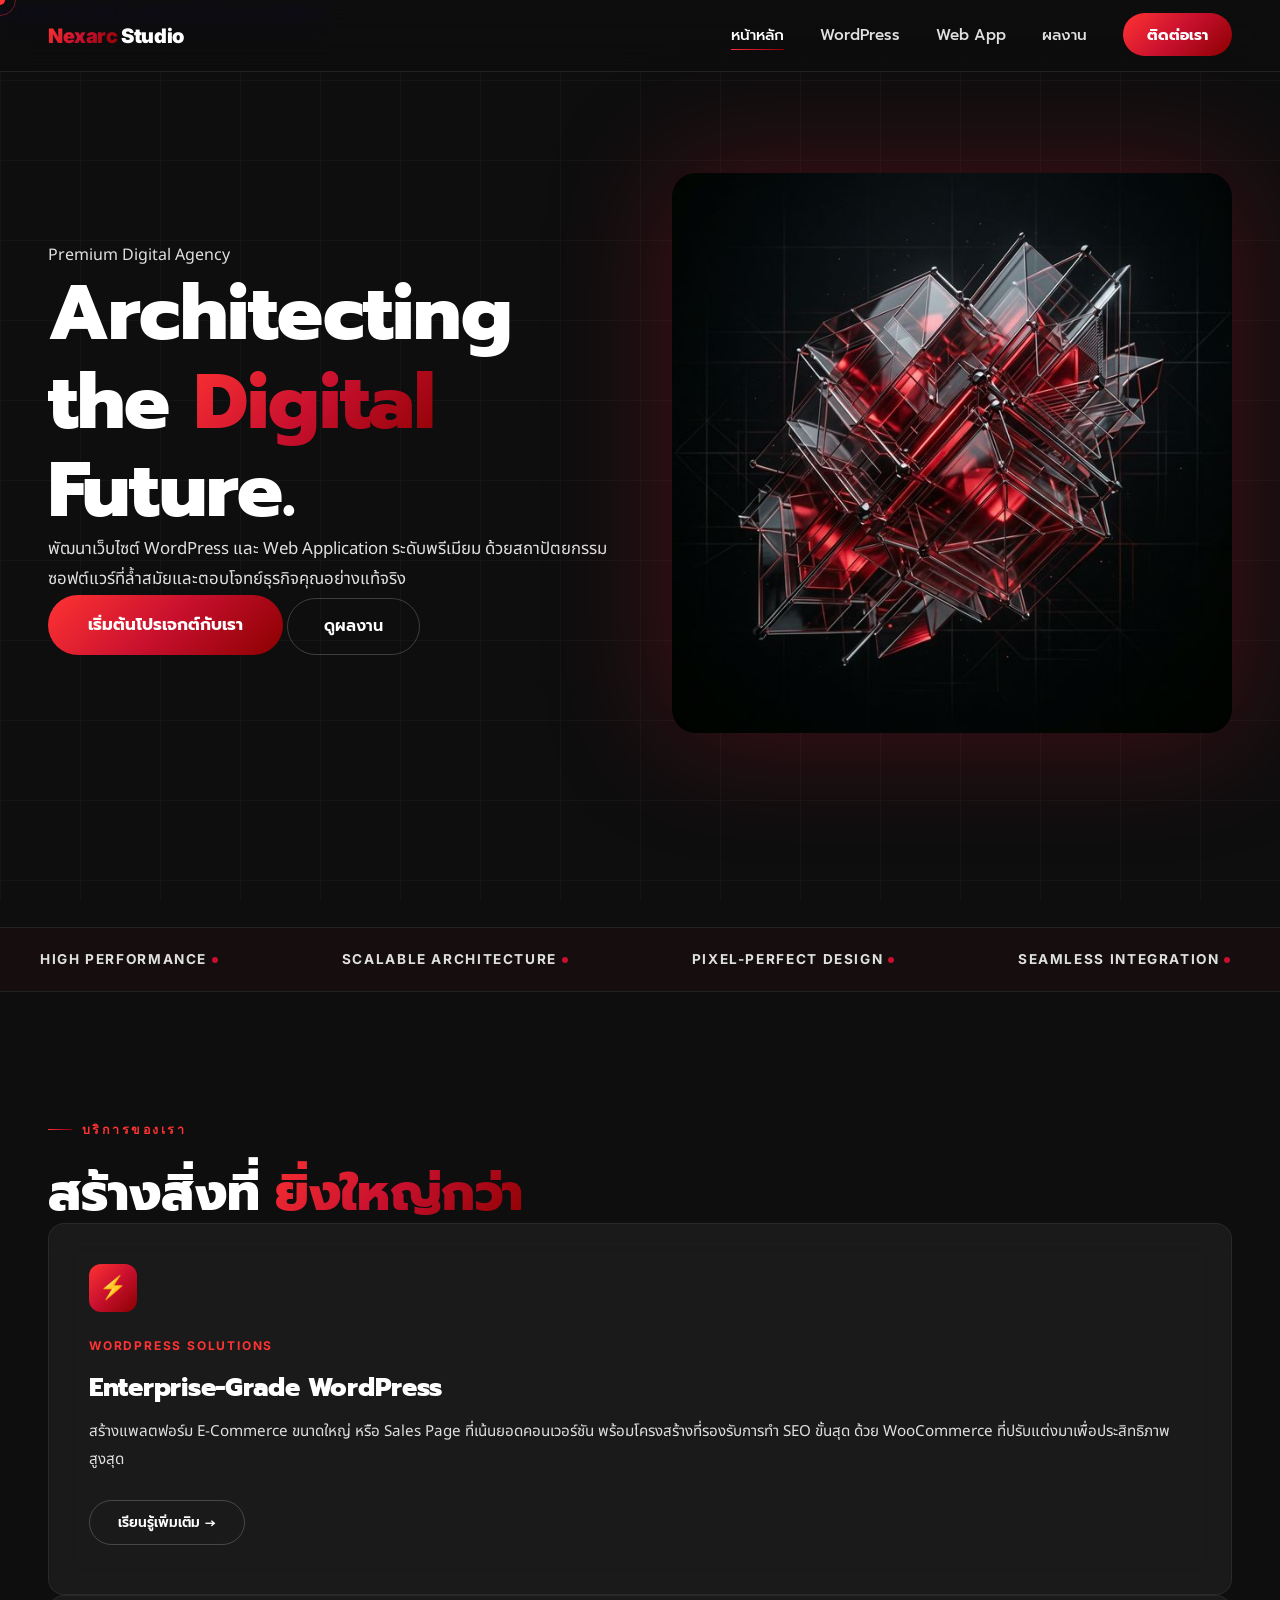
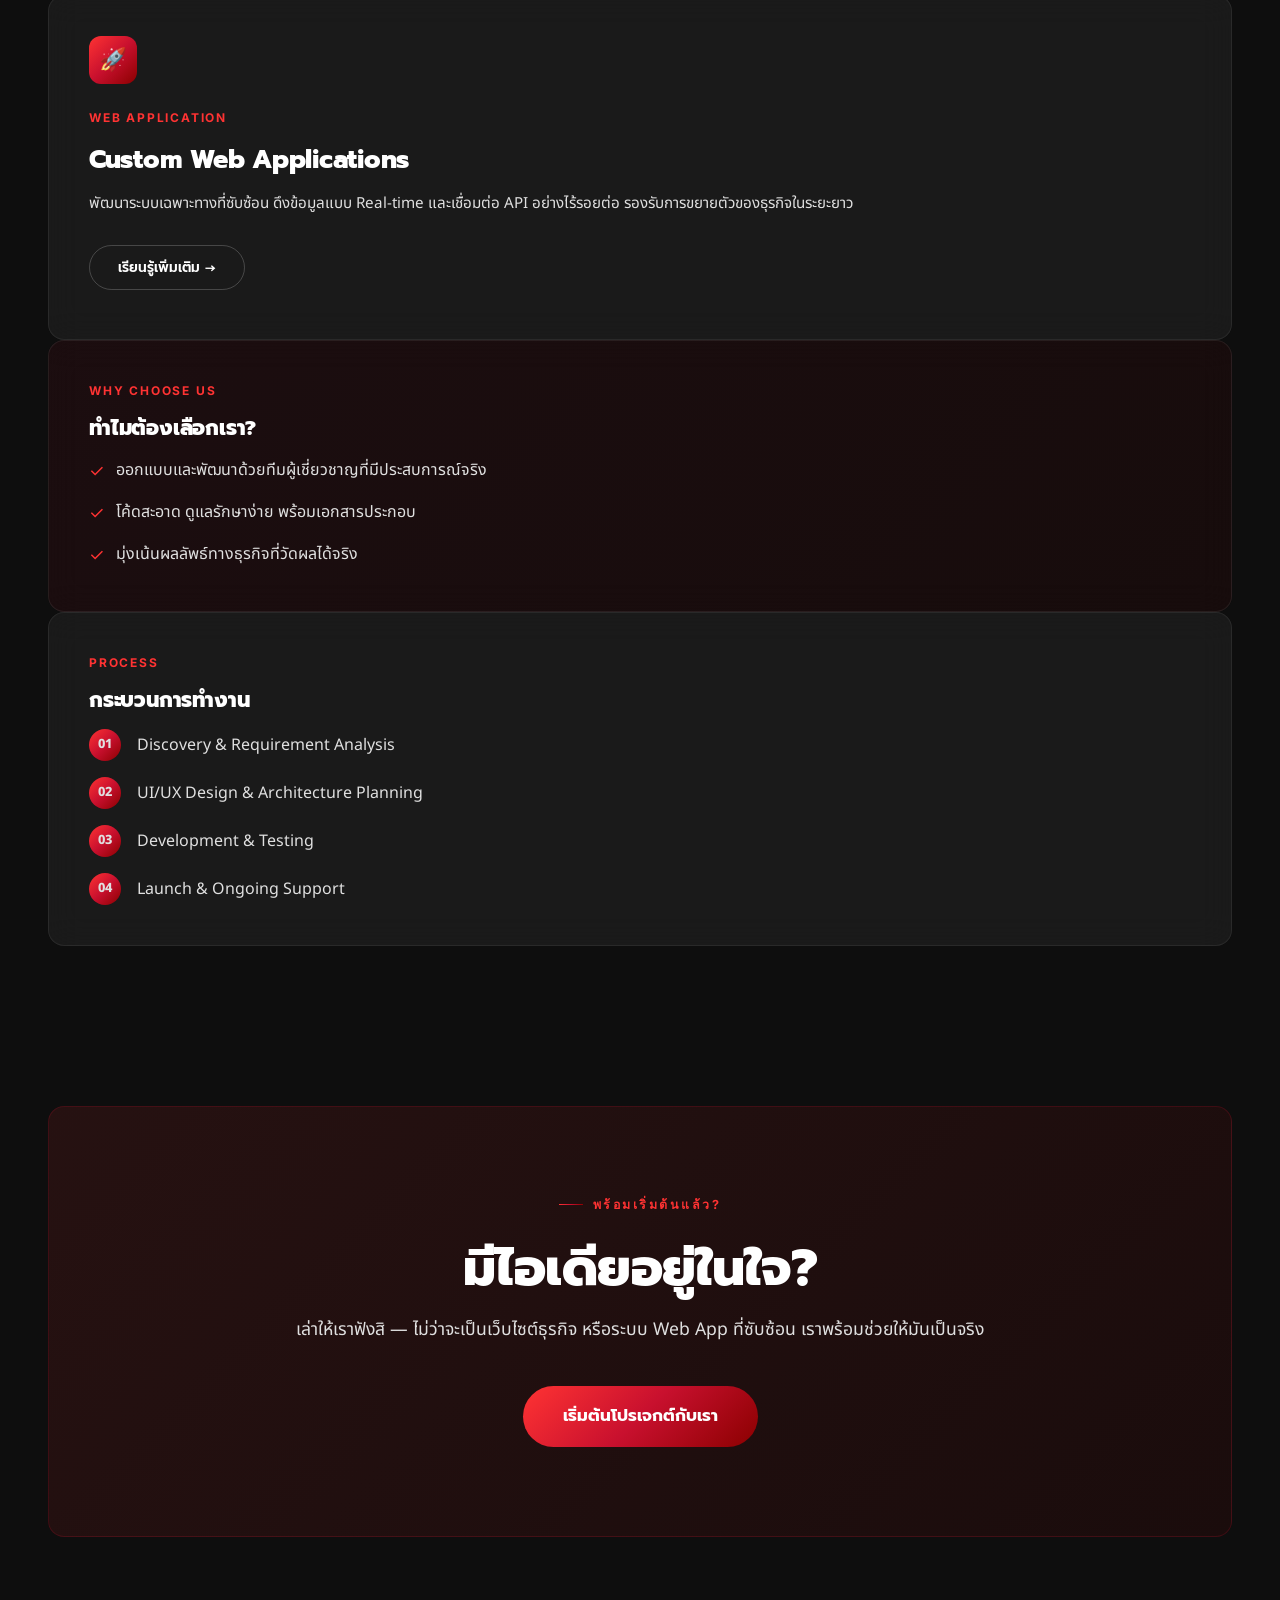
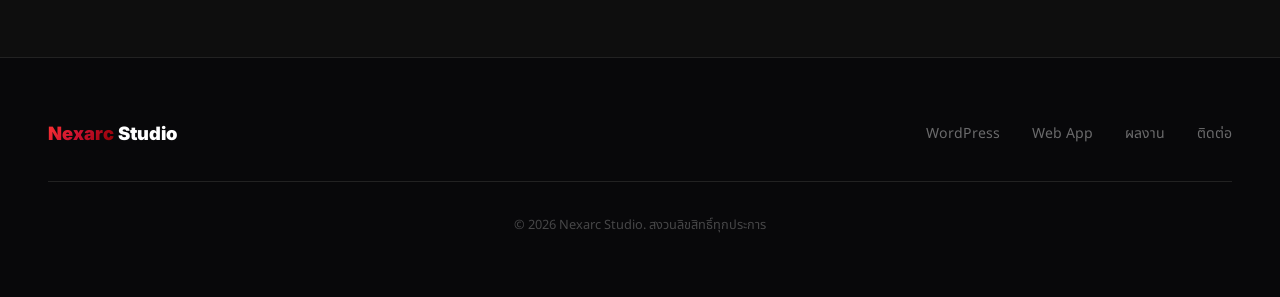
==== commit 1e6bb723: "Refactor mobile layout, menu consistency, and fix Supabase client bug" ====
--- a/index.html
+++ b/index.html
@@ -7,100 +7,6 @@
   <title>Nexarc Studio — Architecting the Digital Future</title>
   <link rel="stylesheet" href="style.css">
   <style>
-    /* ── Stagger Animation ── */
-    .stagger-init { opacity: 0; transform: translateY(32px); }
-    .stagger-init.stagger-play {
-      animation: staggerUp 0.8s cubic-bezier(0.25,0.46,0.45,0.94) forwards;
-    }
-    @keyframes staggerUp {
-      to { opacity: 1; transform: translateY(0); }
-    }
-
-    /* ── Hero ── */
-    .hero {
-      min-height: 100vh;
-      display: flex;
-      align-items: center;
-      padding-top: var(--nav-h);
-      overflow: hidden;
-      position: relative;
-    }
-    .hero-inner {
-      display: grid;
-      grid-template-columns: 1fr 1fr;
-      gap: 64px;
-      align-items: center;
-      width: 100%;
-    }
-    .hero-eyebrow {
-      display: inline-flex;
-      align-items: center;
-      gap: 10px;
-      color: var(--accent-start);
-      font-family: 'Inter', sans-serif;
-      font-size: 0.78rem;
-      font-weight: 700;
-      letter-spacing: 0.2em;
-      text-transform: uppercase;
-      margin-bottom: 20px;
-    }
-    .hero-eyebrow span {
-      width: 24px; height: 1px;
-      background: var(--gradient);
-      display: inline-block;
-    }
-    .hero-headline {
-      font-size: clamp(3rem, 5.5vw, 5.2rem);
-      color: #fff;
-      line-height: 1.05;
-      margin-bottom: 28px;
-    }
-    .hero-headline .line { display: block; }
-    .hero-sub {
-      font-size: 1.05rem;
-      color: var(--text-body);
-      max-width: 500px;
-      margin-bottom: 44px;
-      line-height: 1.9;
-    }
-    .hero-actions { display: flex; gap: 16px; flex-wrap: wrap; }
-    .hero-visual {
-      position: relative;
-      display: flex;
-      justify-content: center;
-      align-items: center;
-    }
-    .hero-visual img {
-      width: 100%;
-      max-width: 580px;
-      border-radius: 24px;
-      filter: drop-shadow(0 0 60px rgba(200,16,46,0.3));
-      animation: float 6s ease-in-out infinite;
-    }
-    .hero-glow {
-      position: absolute;
-      width: 400px; height: 400px;
-      background: radial-gradient(circle, rgba(200,16,46,0.18) 0%, transparent 70%);
-      border-radius: 50%;
-      z-index: -1;
-    }
-    @keyframes float {
-      0%, 100% { transform: translateY(0px); }
-      50%       { transform: translateY(-18px); }
-    }
-
-    /* ── Value Marquee ── */
-    .marquee-section { padding: 0; }
-
-    /* ── Bento Grid ── */
-    .bento-section { }
-    .bento-heading { text-align: center; margin-bottom: 64px; }
-    .bento-heading .section-label { justify-content: center; }
-    .bento-grid {
-      display: grid;
-      grid-template-columns: repeat(2, 1fr);
-      gap: 20px;
-    }
     .bento-card { }
     .bento-card .card-eyebrow {
       font-family: 'Inter', sans-serif;
@@ -154,6 +60,8 @@
     </button>
   </nav>
 
+  <div class="menu-overlay" id="menuOverlay"></div>
+
   <div class="flyer-menu" id="flyerMenu">
     <a href="index.html" class="flyer-link active">หน้าหลัก</a>
     <a href="wordpress.html" class="flyer-link">WordPress</a>
--- a/style.css
+++ b/style.css
@@ -114,6 +114,7 @@
   -webkit-background-clip: text;
   background-clip: text;
   -webkit-text-fill-color: transparent;
+  color: transparent;
 }
 .nav-links {
   display: flex;
@@ -154,6 +155,26 @@
   transition: opacity 0.2s, transform 0.2s;
 }
 .nav-cta:hover { opacity: 0.85; transform: translateY(-1px); }
+.nav-cta.active { opacity: 0.9; transform: none; box-shadow: 0 0 20px rgba(255,51,51,0.3); }
+
+.navbar-toggle { display: none; }
+
+/* ── Menu Overlay ── */
+.menu-overlay {
+  position: fixed;
+  inset: 0;
+  background: rgba(0,0,0,0.6);
+  backdrop-filter: blur(4px);
+  -webkit-backdrop-filter: blur(4px);
+  z-index: 999;
+  opacity: 0;
+  visibility: hidden;
+  transition: opacity 0.4s ease, visibility 0.4s ease;
+}
+.menu-overlay.active {
+  opacity: 1;
+  visibility: visible;
+}
 
 /* ── Typography ── */
 h1, h2, h3, h4 {
@@ -356,11 +377,19 @@
   transform: translateX(0);
 }
 .reveal-img {
+  opacity: 0;
   clip-path: inset(100% 0 0 0);
-  transition: clip-path 0.9s cubic-bezier(0.25,0.46,0.45,0.94);
+  transition: opacity 0.8s ease, clip-path 1.1s cubic-bezier(0.25,0.46,0.45,0.94);
 }
 .reveal-img.visible {
+  opacity: 1;
   clip-path: inset(0% 0 0 0);
+}
+
+/* Ensure visibility if JS fails or on mobile for critical visuals */
+@media (max-width: 768px) {
+  .hero-visual { opacity: 1 !important; transform: none !important; }
+  .reveal-img { opacity: 1 !important; clip-path: none !important; }
 }
 
 /* ── Stagger delays ── */
@@ -392,7 +421,13 @@
   color: #fff;
   text-decoration: none;
 }
-.footer-logo span { background: var(--gradient); -webkit-background-clip: text; -webkit-text-fill-color: transparent; }
+.footer-logo span { 
+  background: var(--gradient); 
+  -webkit-background-clip: text; 
+  background-clip: text;
+  -webkit-text-fill-color: transparent; 
+  color: transparent;
+}
 .footer-links { display: flex; gap: 32px; list-style: none; }
 .footer-links a { color: rgba(255,255,255,0.4); font-size: 0.88rem; text-decoration: none; transition: color 0.2s; }
 .footer-links a:hover { color: #fff; }
@@ -403,6 +438,88 @@
 ::-webkit-scrollbar-track { background: var(--bg); }
 ::-webkit-scrollbar-thumb { background: var(--accent-mid); border-radius: 4px; }
 
+/* ── Page Specific Styles ── */
+
+/* Hero (Home) */
+.hero { min-height: 100vh; display: flex; align-items: center; padding-top: var(--nav-h); position: relative; }
+.hero-inner { display: grid; grid-template-columns: 1fr 1fr; gap: 64px; align-items: center; width: 100%; }
+.hero-visual { position: relative; display: flex; justify-content: center; align-items: center; }
+.hero-visual img { width: 100%; max-width: 580px; border-radius: 24px; filter: drop-shadow(0 0 60px rgba(200,16,46,0.3)); animation: float 6s ease-in-out infinite; }
+.hero-glow { position: absolute; width: 400px; height: 400px; background: radial-gradient(circle, rgba(200,16,46,0.18) 0%, transparent 70%); border-radius: 50%; z-index: -1; }
+@keyframes float { 0%, 100% { transform: translateY(0px); } 50% { transform: translateY(-18px); } }
+
+/* WordPress / WebApp Sections */
+.wp-hero, .app-hero { min-height: 80vh; display: flex; align-items: center; padding-top: var(--nav-h); }
+.feature-grid { display: grid; grid-template-columns: repeat(3, 1fr); gap: 32px; margin-top: 60px; }
+.feature-item { background: rgba(255,255,255,0.03); border: 1px solid rgba(255,255,255,0.08); padding: 40px; border-radius: var(--radius); transition: transform 0.3s; }
+.feature-item:hover { transform: translateY(-10px); background: rgba(255,255,255,0.05); }
+
+/* WordPress Page Visuals */
+.wp-hero-inner { display: grid; grid-template-columns: 1fr 1fr; gap: 80px; align-items: center; width: 100%; }
+.wp-visual .mockup-stack { position: relative; height: 520px; }
+.wp-visual .mockup-stack img { width: 85%; border-radius: 16px; box-shadow: 0 32px 80px rgba(0,0,0,0.6); }
+.wp-visual .mockup-front { position: absolute; top: 0; right: 0; z-index: 3; filter: drop-shadow(0 20px 40px rgba(200,16,46,0.25)); }
+.wp-visual .mockup-shadow { position: absolute; top: 60px; left: 0; z-index: 1; opacity: 0.5; filter: blur(2px); }
+
+/* Feature Items Grid Refinement (WordPress/WebApp) */
+.features-grid { display: grid; grid-template-columns: 1fr 1fr; gap: 0; }
+.feature-item { padding: 48px; border-bottom: 1px solid var(--grid-line); border-right: 1px solid var(--grid-line); }
+.feature-item:nth-child(2n) { border-right: none; }
+.feature-num { font-family: 'Inter', sans-serif; font-size: 3rem; font-weight: 900; background: var(--gradient); -webkit-background-clip: text; background-clip: text; -webkit-text-fill-color: transparent; color: transparent; line-height: 1; margin-bottom: 16px; }
+
+/* Stats Band */
+.stats-band { background: linear-gradient(135deg, rgba(200,16,46,0.08), rgba(139,0,0,0.05)); border: 1px solid rgba(200,16,46,0.15); border-radius: var(--radius); padding: 60px; display: grid; grid-template-columns: repeat(3, 1fr); gap: 40px; text-align: center; }
+.stat-val { font-family: 'Inter', sans-serif; font-size: 3.5rem; font-weight: 900; background: var(--gradient); -webkit-background-clip: text; background-clip: text; -webkit-text-fill-color: transparent; color: transparent; line-height: 1; margin-bottom: 8px; }
+
+/* Tech Row & Badges */
+.tech-row { display: flex; flex-wrap: wrap; gap: 12px; margin-top: 32px; }
+.tech-badge { background: rgba(255,255,255,0.05); border: 1px solid rgba(255,255,255,0.1); border-radius: 100px; padding: 8px 20px; font-family: 'Inter', sans-serif; font-size: 0.82rem; font-weight: 600; color: var(--text-body); transition: 0.3s; }
+.tech-badge:hover { background: rgba(200,16,46,0.15); border-color: var(--accent-mid); color: #fff; }
+
+/* CTA Band (WordPress/WebApp) */
+.cta-band { background: linear-gradient(135deg, rgba(255,51,51,0.1) 0%, rgba(139,0,0,0.1) 100%); border: 1px solid rgba(200,16,46,0.2); border-radius: var(--radius); padding: 80px 60px; text-align: center; }
+
+/* Works Page */
+.project-num { font-family: 'Inter', sans-serif; font-size: 5rem; font-weight: 900; color: rgba(255,255,255,0.04); line-height: 1; margin-bottom: -20px; }
+.project-tag { font-family: 'Inter', sans-serif; font-size: 0.75rem; font-weight: 700; letter-spacing: 0.15em; text-transform: uppercase; color: var(--accent-start); margin-bottom: 16px; }
+.project-meta { display: flex; gap: 24px; flex-wrap: wrap; margin-bottom: 36px; }
+.meta-item { display: flex; flex-direction: column; gap: 4px; }
+.meta-label { font-size: 0.72rem; font-weight: 700; letter-spacing: 0.12em; text-transform: uppercase; color: rgba(255,255,255,0.35); font-family: 'Inter', sans-serif; }
+.meta-val { font-size: 0.88rem; font-weight: 600; color: #fff; font-family: 'Inter', sans-serif; }
+
+/* Contact Page */
+.contact-hero { min-height: 100vh; display: flex; align-items: center; padding-top: var(--nav-h); padding-bottom: 80px; }
+.contact-inner { display: grid; grid-template-columns: 1fr 1.2fr; gap: 100px; align-items: start; width: 100%; }
+.contact-form { display: flex; flex-direction: column; gap: 40px; }
+.form-control { width: 100%; background: transparent; border: none; border-bottom: 1px solid rgba(255,255,255,0.15); color: #fff; font-family: 'Noto Sans Thai', 'Inter', sans-serif; font-size: 1rem; padding: 12px 0; outline: none; }
+.form-underline { position: absolute; bottom: 0; left: 0; width: 0; height: 2px; background: var(--gradient); transition: width 0.4s cubic-bezier(0.25,0.46,0.45,0.94); }
+.form-control:focus ~ .form-underline { width: 100%; }
+
+/* WebApp Page Specifics */
+.node-canvas { position: relative; height: 480px; }
+#nodeCanvas { width: 100%; height: 100%; border-radius: 24px; }
+.cap-grid { display: grid; grid-template-columns: repeat(3, 1fr); gap: 20px; }
+.cap-card { background: rgba(255,255,255,0.04); border: 1px solid var(--grid-line); border-radius: var(--radius); padding: 36px 28px; transition: 0.4s; }
+.cap-card:hover { border-color: var(--accent-mid); background: rgba(200,16,46,0.06); transform: translateY(-6px); }
+.cap-icon { font-size: 2rem; margin-bottom: 20px; }
+.tech-marquee-wrapper { overflow: hidden; padding: 0; }
+.tech-marquee-track { display: flex; gap: 48px; animation: techMarquee 25s linear infinite; width: max-content; }
+@keyframes techMarquee { from { transform: translateX(0); } to { transform: translateX(-50%); } }
+.tech-logo-item { display: flex; flex-direction: column; align-items: center; gap: 8px; filter: grayscale(1) brightness(0.5); transition: 0.3s; cursor: default; }
+.tech-logo-item:hover { filter: grayscale(0) brightness(1); transform: translateY(-4px); }
+.tech-logo-item .tl-icon { width: 56px; height: 56px; border-radius: 12px; display: flex; align-items: center; justify-content: center; font-size: 1.8rem; background: rgba(255,255,255,0.06); border: 1px solid rgba(255,255,255,0.08); }
+.process-grid { display: grid; grid-template-columns: repeat(4, 1fr); gap: 0; position: relative; }
+.process-grid::before { content: ''; position: absolute; top: 24px; left: 12.5%; width: 75%; height: 1px; background: linear-gradient(90deg, transparent, var(--accent-mid), var(--accent-mid), transparent); }
+.process-step { padding: 0 16px; text-align: center; }
+.process-num { width: 48px; height: 48px; background: var(--gradient); border-radius: 50%; display: inline-flex; align-items: center; justify-content: center; font-family: 'Inter', sans-serif; font-weight: 800; font-size: 0.9rem; margin-bottom: 20px; position: relative; z-index: 1; }
+
+@media (max-width: 768px) {
+  .cap-grid { grid-template-columns: 1fr; }
+  .process-grid { grid-template-columns: 1fr; gap: 40px; }
+  .process-grid::before { display: none; }
+  .feature-grid, .features-grid, .stats-band { grid-template-columns: 1fr; gap: 24px; }
+}
+
 /* ── Responsive Design ── */
 
 @media (max-width: 1024px) {
@@ -411,34 +528,19 @@
   .hero-inner { gap: 40px; }
 }
 
-@media (max-width: 768px) {
-  .container { padding: 0 24px; }
-  
-  /* Navigation */
-  .navbar { 
-    padding: 20px 0; 
-    justify-content: space-between;
-  }
+@media (max-width: 991px) {
   .nav-links { display: none; }
-  
   .navbar-toggle {
     display: flex;
     flex-direction: column;
     gap: 6px;
     background: none;
     border: none;
+    padding: 10px;
+    margin-right: -10px;
     cursor: pointer;
     z-index: 1001;
   }
-  .navbar-toggle span {
-    width: 28px;
-    height: 2px;
-    background: #fff;
-    transition: 0.3s;
-  }
-  .navbar-toggle.active span:nth-child(1) { transform: translateY(8px) rotate(45deg); }
-  .navbar-toggle.active span:nth-child(2) { opacity: 0; }
-  .navbar-toggle.active span:nth-child(3) { transform: translateY(-8px) rotate(-45deg); }
 
   /* Flyer Menu */
   .flyer-menu {
@@ -454,6 +556,7 @@
     display: flex;
     flex-direction: column;
     gap: 32px;
+    box-shadow: -10px 0 40px rgba(0,0,0,0.5);
   }
   .flyer-menu.active { right: 0; }
   .flyer-link {
@@ -462,53 +565,82 @@
     font-weight: 700;
     color: #fff;
     text-decoration: none;
+    transition: color 0.3s;
   }
   .flyer-link.active { color: var(--accent-start); }
+}
+
+@media (max-width: 768px) {
+  .container { padding: 0 24px; }
+  .navbar-toggle span {
+    width: 28px;
+    height: 2px;
+    background: #fff;
+    transition: 0.3s;
+  }
+  .navbar-toggle.active span:nth-child(1) { transform: translateY(8px) rotate(45deg); }
+  .navbar-toggle.active span:nth-child(2) { opacity: 0; }
+  .navbar-toggle.active span:nth-child(3) { transform: translateY(-8px) rotate(-45deg); }
 
   /* Hero */
-  .hero { padding: 120px 0 80px; }
+  .hero { padding: 100px 0 60px; min-height: auto; }
   .hero-inner { 
     display: flex; 
     flex-direction: column;
     text-align: center;
-    gap: 60px;
+    gap: 48px;
   }
+  .hero-content { display: flex; flex-direction: column; align-items: center; }
+  .hero-headline { font-size: 3.2rem; margin-bottom: 24px; }
   .hero-eyebrow { justify-content: center; }
-  .hero-sub { margin: 0 auto 32px; }
-  .hero-actions { justify-content: center; }
-  .hero-visual { width: 100%; order: 2; }
-  .hero-visual img { max-width: 100%; }
+  .hero-sub { margin: 0 auto 32px; font-size: 1rem; }
+  .hero-actions { display: flex; flex-direction: column; width: 100%; gap: 16px; }
+  .hero-actions .btn-primary, .hero-actions .btn-outline { width: 100%; text-align: center; }
+  .hero-visual { width: 100%; order: 2; margin-top: 20px; }
+  .hero-visual img { max-width: 100%; filter: drop-shadow(0 0 30px rgba(200,16,46,0.2)); }
 
   /* Bento Grid */
-  .bento-grid { grid-template-columns: 1fr; }
+  .bento-grid { 
+    display: grid;
+    grid-template-columns: 1fr; 
+    gap: 20px;
+  }
+  .bento-card { padding: 32px 24px; }
   
   /* Works Page */
   .project-block {
-    grid-template-columns: 1fr;
-    gap: 40px;
-    padding: 60px 0;
+    display: flex;
+    flex-direction: column;
+    gap: 32px;
+    padding: 48px 0;
     text-align: center;
+    border-bottom: 1px solid var(--grid-line);
   }
-  .project-block.reverse { direction: ltr; }
-  .project-image-wrap { order: -1; } /* Image always first */
-  .project-meta { justify-content: center; }
-  .project-content h2 { font-size: 1.8rem; }
-  .project-num { font-size: 3.5rem; margin-bottom: 0; }
+  .project-block.reverse { flex-direction: column; }
+  .project-image-wrap { order: -1; width: 100%; } /* Image always first */
+  .project-image-wrap img { width: 100%; border-radius: 12px; }
+  .project-content { width: 100%; }
+  .project-num { font-size: 3rem; margin-bottom: 0; position: static; opacity: 0.1; }
+  .project-meta { justify-content: center; gap: 20px; }
+  .project-content h2 { font-size: 1.8rem; margin-bottom: 16px; }
   
+  /* Feature Grids (WordPress/Webapp) */
+  .feature-item { padding: 32px 24px; border-right: none !important; }
+  .features-grid { grid-template-columns: 1fr; }
+  
+  /* Stats Band */
+  .stats-band { grid-template-columns: 1fr; padding: 40px 24px; }
+  .stat-val { font-size: 2.8rem; }
+
   /* Footer */
   .footer-inner { flex-direction: column; gap: 32px; text-align: center; }
-  .footer-links { justify-content: center; flex-wrap: wrap; }
-
-  /* Feature Grids (WordPress/Webapp) */
-  .feature-item { padding: 30px 20px; }
-  
+  .footer-links { justify-content: center; flex-wrap: wrap; gap: 20px; }
+
   /* Disable Custom Cursor on Mobile */
   #cursor, #cursor-trail { display: none !important; }
   * { cursor: auto !important; }
 }
 
 @media (max-width: 480px) {
-  .hero-headline { font-size: 2.8rem; }
-  .hero-actions { flex-direction: column; }
-  .btn-primary, .btn-outline { width: 100%; text-align: center; }
-}
+  .hero-headline { font-size: 2.6rem; }
+}
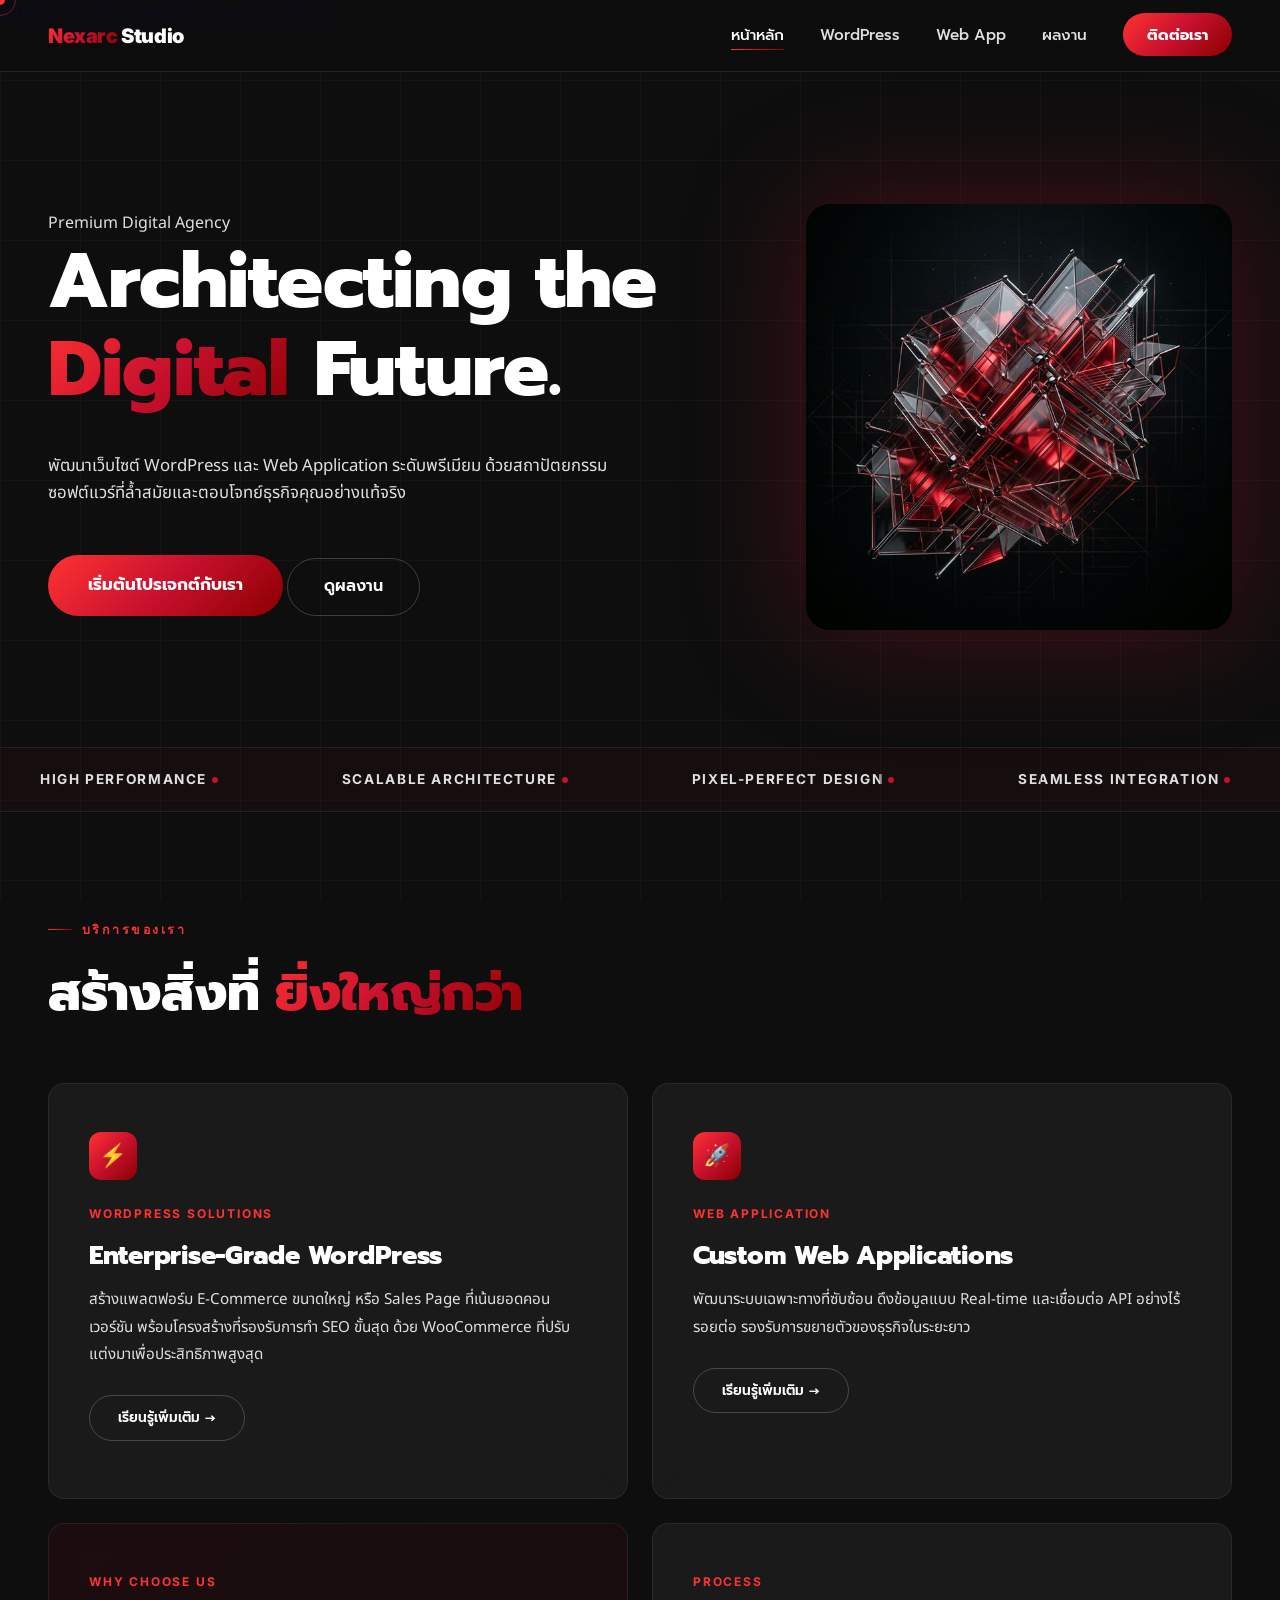
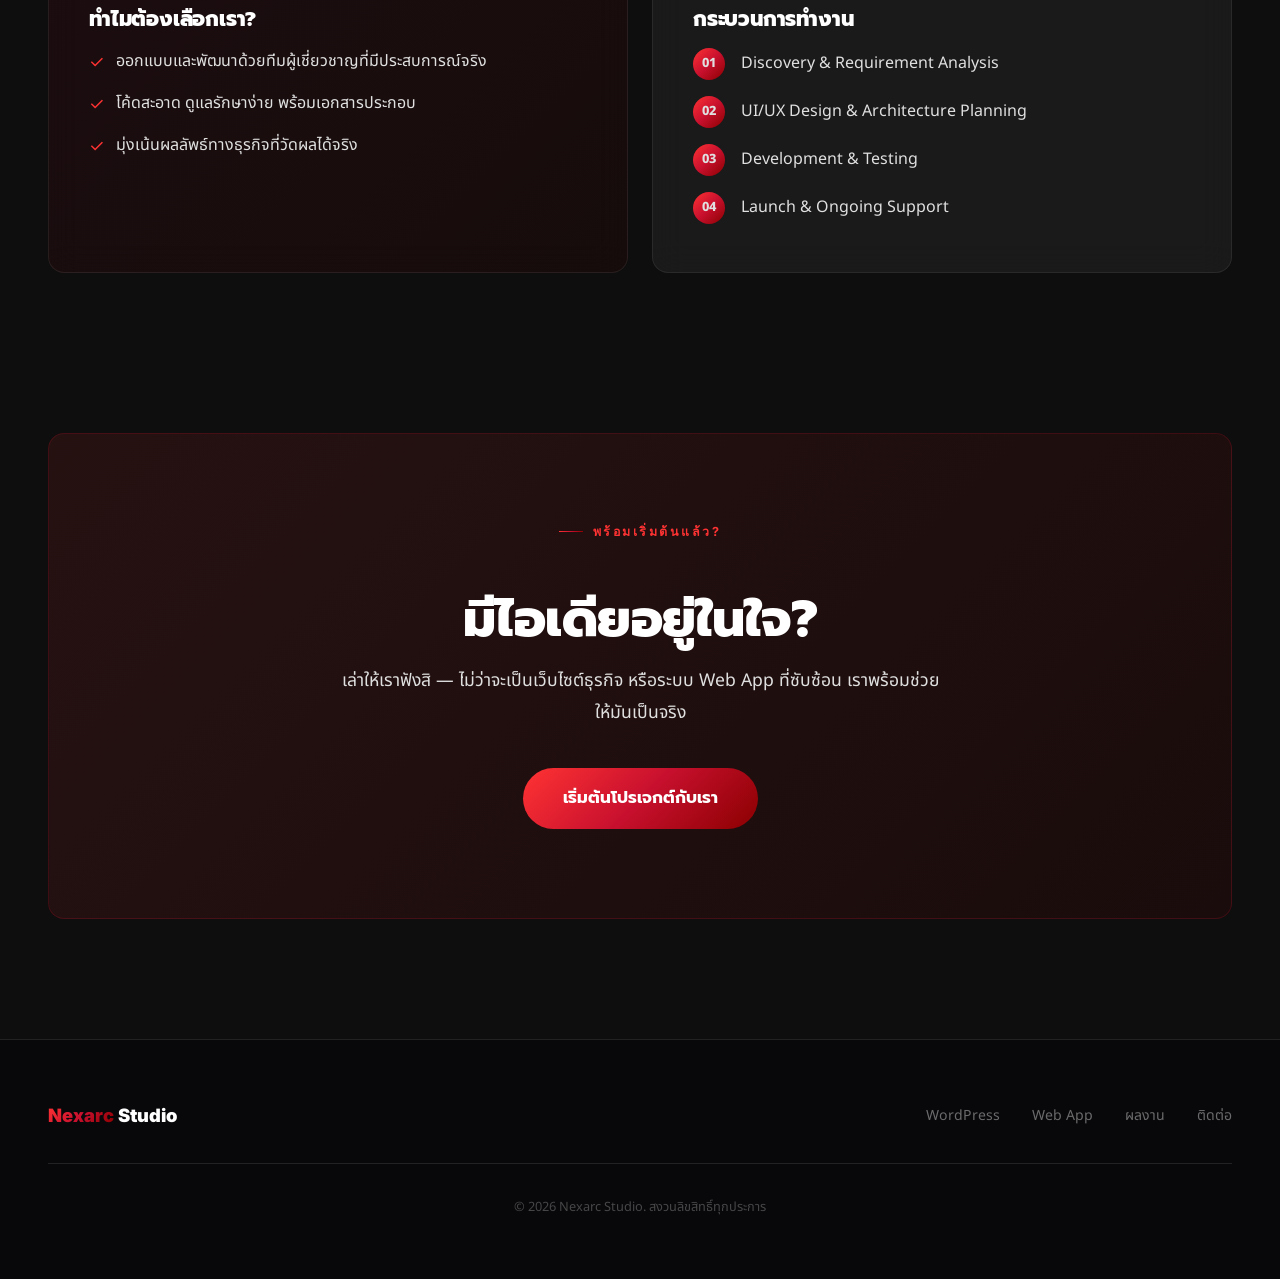
==== commit cbc50607: "Final v1 refinements: layout, spacing, and mobile fixes" ====
--- a/index.html
+++ b/index.html
@@ -7,7 +7,6 @@
   <title>Nexarc Studio — Architecting the Digital Future</title>
   <link rel="stylesheet" href="style.css">
   <style>
-    .bento-card { }
     .bento-card .card-eyebrow {
       font-family: 'Inter', sans-serif;
       font-size: 0.75rem;
@@ -123,9 +122,9 @@
   </div>
 
   <!-- Bento Grid Services -->
-  <section class="bento-section">
-    <div class="container">
-      <div class="bento-heading reveal">
+  <section class="bento-section" style="padding-top: 100px;">
+    <div class="container">
+      <div class="bento-heading reveal" style="margin-bottom: 60px;">
         <div class="section-label">บริการของเรา</div>
         <h2>สร้างสิ่งที่<span class="gradient-text"> ยิ่งใหญ่กว่า</span></h2>
       </div>
--- a/style.css
+++ b/style.css
@@ -108,6 +108,7 @@
   color: var(--text-headline);
   text-decoration: none;
   letter-spacing: -0.02em;
+  white-space: nowrap; /* Prevent logo wrapping */
 }
 .navbar .logo span {
   background: var(--gradient);
@@ -117,9 +118,9 @@
   color: transparent;
 }
 .nav-links {
-  display: flex;
+  display: flex !important;
   gap: 36px;
-  list-style: none;
+  list-style: none !important;
 }
 .nav-links a {
   color: var(--text-body);
@@ -265,7 +266,7 @@
   -webkit-backdrop-filter: blur(16px);
   border: 1px solid rgba(255,255,255,0.07);
   border-radius: var(--radius);
-  padding: 40px;
+  padding: 48px 40px; /* Increased top-bottom padding */
   position: relative;
   overflow: hidden;
   transition: transform 0.4s cubic-bezier(0.25,0.46,0.45,0.94),
@@ -326,6 +327,13 @@
 @keyframes marquee {
   from { transform: translateX(0); }
   to   { transform: translateX(-50%); }
+}
+
+.bento-grid {
+  display: grid;
+  grid-template-columns: repeat(2, 1fr);
+  gap: 24px;
+  margin-top: 60px;
 }
 
 /* ── Section Label ── */
@@ -377,13 +385,16 @@
   transform: translateX(0);
 }
 .reveal-img {
+  opacity: 1;
+  transition: opacity 1s ease, transform 1s cubic-bezier(0.2, 0.8, 0.2, 1);
+}
+.js-enabled .reveal-img:not(.visible) {
   opacity: 0;
-  clip-path: inset(100% 0 0 0);
-  transition: opacity 0.8s ease, clip-path 1.1s cubic-bezier(0.25,0.46,0.45,0.94);
+  transform: translateY(30px);
 }
 .reveal-img.visible {
   opacity: 1;
-  clip-path: inset(0% 0 0 0);
+  transform: translateY(0);
 }
 
 /* Ensure visibility if JS fails or on mobile for critical visuals */
@@ -441,30 +452,71 @@
 /* ── Page Specific Styles ── */
 
 /* Hero (Home) */
-.hero { min-height: 100vh; display: flex; align-items: center; padding-top: var(--nav-h); position: relative; }
-.hero-inner { display: grid; grid-template-columns: 1fr 1fr; gap: 64px; align-items: center; width: 100%; }
+.hero { 
+  min-height: 80vh; 
+  display: flex; 
+  align-items: center; 
+  padding: 160px 0 100px; /* More breathing room */
+  position: relative; 
+}
+.hero-inner { 
+  display: grid; 
+  grid-template-columns: 1.2fr 0.8fr; /* More space for text */
+  gap: 120px; /* Substantial gap to prevent clumping */
+  align-items: center; 
+  width: 100%; 
+}
+.hero-headline { margin-bottom: 40px; }
+.hero-sub { margin-bottom: 48px; max-width: 600px; line-height: 1.6; }
 .hero-visual { position: relative; display: flex; justify-content: center; align-items: center; }
 .hero-visual img { width: 100%; max-width: 580px; border-radius: 24px; filter: drop-shadow(0 0 60px rgba(200,16,46,0.3)); animation: float 6s ease-in-out infinite; }
 .hero-glow { position: absolute; width: 400px; height: 400px; background: radial-gradient(circle, rgba(200,16,46,0.18) 0%, transparent 70%); border-radius: 50%; z-index: -1; }
 @keyframes float { 0%, 100% { transform: translateY(0px); } 50% { transform: translateY(-18px); } }
 
 /* WordPress / WebApp Sections */
-.wp-hero, .app-hero { min-height: 80vh; display: flex; align-items: center; padding-top: var(--nav-h); }
+.wp-hero, .app-hero { 
+  min-height: 80vh; 
+  display: flex; 
+  align-items: center; 
+  padding: 160px 0 100px; /* Matched to Home Hero */
+}
 .feature-grid { display: grid; grid-template-columns: repeat(3, 1fr); gap: 32px; margin-top: 60px; }
 .feature-item { background: rgba(255,255,255,0.03); border: 1px solid rgba(255,255,255,0.08); padding: 40px; border-radius: var(--radius); transition: transform 0.3s; }
 .feature-item:hover { transform: translateY(-10px); background: rgba(255,255,255,0.05); }
 
 /* WordPress Page Visuals */
-.wp-hero-inner { display: grid; grid-template-columns: 1fr 1fr; gap: 80px; align-items: center; width: 100%; }
-.wp-visual .mockup-stack { position: relative; height: 520px; }
-.wp-visual .mockup-stack img { width: 85%; border-radius: 16px; box-shadow: 0 32px 80px rgba(0,0,0,0.6); }
-.wp-visual .mockup-front { position: absolute; top: 0; right: 0; z-index: 3; filter: drop-shadow(0 20px 40px rgba(200,16,46,0.25)); }
-.wp-visual .mockup-shadow { position: absolute; top: 60px; left: 0; z-index: 1; opacity: 0.5; filter: blur(2px); }
+.wp-hero-inner, .app-hero-inner { display: grid; grid-template-columns: 1fr 1fr; gap: 80px; align-items: center; width: 100%; }
+.wp-visual .mockup-stack { position: relative; height: auto; display: flex; align-items: center; justify-content: center; min-height: 520px; }
+.wp-visual .mockup-stack img { width: 100%; max-width: 500px; border-radius: 16px; box-shadow: 0 32px 80px rgba(0,0,0,0.6); }
+.wp-visual .mockup-front { position: relative; z-index: 3; filter: drop-shadow(0 20px 40px rgba(200,16,46,0.25)); }
+.wp-visual .mockup-shadow { position: absolute; top: 40px; left: -40px; z-index: 1; opacity: 0.3; filter: blur(4px) brightness(0); }
 
 /* Feature Items Grid Refinement (WordPress/WebApp) */
-.features-grid { display: grid; grid-template-columns: 1fr 1fr; gap: 0; }
-.feature-item { padding: 48px; border-bottom: 1px solid var(--grid-line); border-right: 1px solid var(--grid-line); }
-.feature-item:nth-child(2n) { border-right: none; }
+.features-grid { 
+  display: grid; 
+  grid-template-columns: 1fr 1fr; 
+  gap: 24px; 
+  border: none !important; 
+  overflow: visible !important; /* Ensure hover effects aren't clipped */
+}
+
+.feature-item { 
+  background: var(--bg-card);
+  backdrop-filter: blur(12px);
+  -webkit-backdrop-filter: blur(12px);
+  border: 1px solid rgba(255,255,255,0.08); 
+  padding: 48px; 
+  border-radius: var(--radius);
+  transition: transform 0.3s, border-color 0.3s, box-shadow 0.3s;
+}
+
+.feature-item:hover {
+  transform: translateY(-8px);
+  border-color: rgba(200,16,46,0.3);
+  box-shadow: 0 20px 40px rgba(0,0,0,0.3);
+}
+
+.feature-item:nth-child(2n) { border-right: 1px solid rgba(255,255,255,0.08); } /* Reset child logic */
 .feature-num { font-family: 'Inter', sans-serif; font-size: 3rem; font-weight: 900; background: var(--gradient); -webkit-background-clip: text; background-clip: text; -webkit-text-fill-color: transparent; color: transparent; line-height: 1; margin-bottom: 16px; }
 
 /* Stats Band */
@@ -477,9 +529,56 @@
 .tech-badge:hover { background: rgba(200,16,46,0.15); border-color: var(--accent-mid); color: #fff; }
 
 /* CTA Band (WordPress/WebApp) */
-.cta-band { background: linear-gradient(135deg, rgba(255,51,51,0.1) 0%, rgba(139,0,0,0.1) 100%); border: 1px solid rgba(200,16,46,0.2); border-radius: var(--radius); padding: 80px 60px; text-align: center; }
-
-/* Works Page */
+.cta-band { background: linear-gradient(135deg, rgba(255,51,51,0.1) 0%, rgba(139,0,0,0.1) 100%); border: 1px solid rgba(200,16,46,0.2); border-radius: var(--radius); padding: 100px 60px; text-align: center; }
+.cta-band h2 { margin: 24px 0 20px; }
+.cta-band p { margin-bottom: 40px; color: rgba(255,255,255,0.7); max-width: 600px; margin-left: auto; margin-right: auto; }
+
+.works-hero { padding: 160px 0 80px; text-align: center; }
+
+/* Works Page Projects */
+.project-block {
+  display: grid;
+  grid-template-columns: 1.15fr 0.85fr;
+  gap: 100px;
+  align-items: center;
+  margin-bottom: 160px;
+  transition: opacity 0.4s ease;
+}
+.project-block.reverse .project-image-wrap { order: 2; }
+.project-block.reverse .project-content { order: 1; }
+
+.project-image-wrap {
+  width: 100%;
+  position: relative;
+  border-radius: 24px;
+  overflow: hidden;
+  box-shadow: 0 40px 80px rgba(0,0,0,0.4);
+  background: var(--bg-card);
+  transition: transform 0.6s cubic-bezier(0.2, 0.8, 0.2, 1), box-shadow 0.6s ease;
+}
+.project-image-wrap img { width: 100%; height: auto; display: block; filter: saturate(0.9); transition: transform 0.8s ease, filter 0.5s ease; }
+
+.project-block:hover .project-image-wrap {
+  transform: translateY(-15px) rotate(-1deg);
+  box-shadow: 0 60px 100px rgba(200,16,46,0.3);
+}
+.project-block.reverse:hover .project-image-wrap { transform: translateY(-15px) rotate(1deg); }
+.project-block:hover .project-image-wrap img { transform: scale(1.08); filter: saturate(1.1); }
+
+.project-content { width: 100%; transition: transform 0.6s cubic-bezier(0.2, 0.8, 0.2, 1); }
+.project-block:hover .project-content { transform: translateX(20px); }
+.project-block.reverse:hover .project-content { transform: translateX(-20px); }
+
+.project-content h2 { 
+  font-size: 1.85rem; 
+  line-height: 1.3;
+  margin-bottom: 24px; 
+  background: linear-gradient(to right, #fff, #bbb);
+  -webkit-background-clip: text;
+  background-clip: text;
+  -webkit-text-fill-color: transparent;
+}
+
 .project-num { font-family: 'Inter', sans-serif; font-size: 5rem; font-weight: 900; color: rgba(255,255,255,0.04); line-height: 1; margin-bottom: -20px; }
 .project-tag { font-family: 'Inter', sans-serif; font-size: 0.75rem; font-weight: 700; letter-spacing: 0.15em; text-transform: uppercase; color: var(--accent-start); margin-bottom: 16px; }
 .project-meta { display: flex; gap: 24px; flex-wrap: wrap; margin-bottom: 36px; }
@@ -488,10 +587,62 @@
 .meta-val { font-size: 0.88rem; font-weight: 600; color: #fff; font-family: 'Inter', sans-serif; }
 
 /* Contact Page */
-.contact-hero { min-height: 100vh; display: flex; align-items: center; padding-top: var(--nav-h); padding-bottom: 80px; }
+.contact-hero { min-height: 90vh; display: flex; align-items: center; padding-top: var(--nav-h); padding-bottom: 80px; }
+.contact-headline { margin-bottom: 32px; }
+.contact-sub { margin-bottom: 48px; max-width: 520px; color: rgba(255,255,255,0.7); line-height: 1.6; }
 .contact-inner { display: grid; grid-template-columns: 1fr 1.2fr; gap: 100px; align-items: start; width: 100%; }
+
+.contact-info { display: flex; flex-direction: column; gap: 32px; margin-top: 64px; }
+.contact-info-item { display: flex; gap: 24px; align-items: center; }
+.ci-icon { 
+  width: 56px; height: 56px; 
+  background: rgba(255,255,255,0.03); 
+  border: 1px solid rgba(255,255,255,0.08); 
+  border-radius: 16px; 
+  display: flex; align-items: center; justify-content: center; 
+  font-size: 1.4rem; 
+  transition: transform 0.3s, border-color 0.3s;
+}
+.contact-info-item:hover .ci-icon { 
+  transform: translateY(-5px); 
+  border-color: var(--accent-mid); 
+  background: rgba(200,16,46,0.1);
+}
+.ci-label { display: block; font-family: 'Inter', sans-serif; font-size: 0.72rem; font-weight: 700; text-transform: uppercase; letter-spacing: 0.12em; color: rgba(255,255,255,0.35); margin-bottom: 4px; }
+.ci-val { font-family: 'Prompt', sans-serif; font-size: 1.15rem; font-weight: 600; color: #fff; text-decoration: none; transition: color 0.3s; }
+.ci-val:hover { color: var(--accent-start); }
+
 .contact-form { display: flex; flex-direction: column; gap: 40px; }
-.form-control { width: 100%; background: transparent; border: none; border-bottom: 1px solid rgba(255,255,255,0.15); color: #fff; font-family: 'Noto Sans Thai', 'Inter', sans-serif; font-size: 1rem; padding: 12px 0; outline: none; }
+.form-group { position: relative; width: 100%; }
+.form-control, .form-group select { 
+  width: 100%; 
+  background: #000 !important; /* Force black background for select */
+  border: none; 
+  border-bottom: 1px solid rgba(255,255,255,0.15); 
+  color: #fff !important; /* Force white text */
+  font-family: 'Noto Sans Thai', 'Inter', sans-serif; 
+  font-size: 1rem; 
+  padding: 12px 10px; 
+  outline: none; 
+  transition: border-color 0.3s;
+  appearance: none; /* Remove default arrow to style it better */
+}
+.form-group select {
+  background-image: url("data:image/svg+xml,%3Csvg xmlns='http://www.w3.org/2000/svg' width='24' height='24' viewBox='0 0 24 24' fill='none' stroke='white' stroke-width='2' stroke-linecap='round' stroke-linejoin='round'%3E%3Cpolyline points='6 9 12 15 18 9'%3E%3C/polyline%3E%3C/svg%3E");
+  background-repeat: no-repeat;
+  background-position: right 10px center;
+  background-size: 16px;
+}
+.form-group label {
+  display: block;
+  font-family: 'Inter', sans-serif;
+  font-size: 0.82rem;
+  font-weight: 700;
+  letter-spacing: 0.05em;
+  text-transform: uppercase;
+  color: var(--accent-start);
+  margin-bottom: 8px;
+}
 .form-underline { position: absolute; bottom: 0; left: 0; width: 0; height: 2px; background: var(--gradient); transition: width 0.4s cubic-bezier(0.25,0.46,0.45,0.94); }
 .form-control:focus ~ .form-underline { width: 100%; }
 
@@ -529,7 +680,8 @@
 }
 
 @media (max-width: 991px) {
-  .nav-links { display: none; }
+  .navbar { padding: 0 24px; }
+  .nav-links { display: none !important; }
   .navbar-toggle {
     display: flex;
     flex-direction: column;
@@ -571,7 +723,7 @@
 }
 
 @media (max-width: 768px) {
-  .container { padding: 0 24px; }
+  .container { padding: 0 16px; }
   .navbar-toggle span {
     width: 28px;
     height: 2px;
@@ -581,9 +733,11 @@
   .navbar-toggle.active span:nth-child(1) { transform: translateY(8px) rotate(45deg); }
   .navbar-toggle.active span:nth-child(2) { opacity: 0; }
   .navbar-toggle.active span:nth-child(3) { transform: translateY(-8px) rotate(-45deg); }
+  
+  section { padding: 80px 0; }
 
   /* Hero */
-  .hero { padding: 100px 0 60px; min-height: auto; }
+  .hero { padding: 140px 0 60px; min-height: auto; }
   .hero-inner { 
     display: flex; 
     flex-direction: column;
@@ -599,6 +753,37 @@
   .hero-visual { width: 100%; order: 2; margin-top: 20px; }
   .hero-visual img { max-width: 100%; filter: drop-shadow(0 0 30px rgba(200,16,46,0.2)); }
 
+  /* WordPress & WebApp Hero Mobile Reordering */
+  .wp-hero-inner, .app-hero-inner {
+    display: flex;
+    flex-direction: column;
+    text-align: center;
+    gap: 48px;
+  }
+  .wp-content, .app-content {
+    display: flex;
+    flex-direction: column;
+    align-items: center;
+  }
+  .wp-visual, .app-visual {
+    width: 100%;
+    order: 2;
+    margin-top: 20px;
+  }
+
+  /* Contact Page Mobile */
+  .contact-inner {
+    display: flex;
+    flex-direction: column;
+    align-items: stretch;
+    gap: 48px;
+    width: 100%;
+  }
+  .contact-inner > div { width: 100%; }
+  .contact-hero { padding-top: 80px; }
+  .glass-card { padding: 32px 20px !important; }
+  .form-control, .form-group select { padding: 14px 12px; font-size: 1.05rem; }
+
   /* Bento Grid */
   .bento-grid { 
     display: grid;
@@ -607,22 +792,18 @@
   }
   .bento-card { padding: 32px 24px; }
   
-  /* Works Page */
+  /* Works Mobile Sequential */
   .project-block {
     display: flex;
     flex-direction: column;
-    gap: 32px;
-    padding: 48px 0;
+    gap: 40px;
     text-align: center;
-    border-bottom: 1px solid var(--grid-line);
-  }
-  .project-block.reverse { flex-direction: column; }
-  .project-image-wrap { order: -1; width: 100%; } /* Image always first */
-  .project-image-wrap img { width: 100%; border-radius: 12px; }
-  .project-content { width: 100%; }
-  .project-num { font-size: 3rem; margin-bottom: 0; position: static; opacity: 0.1; }
-  .project-meta { justify-content: center; gap: 20px; }
-  .project-content h2 { font-size: 1.8rem; margin-bottom: 16px; }
+    margin-bottom: 80px;
+  }
+  .project-block.reverse .project-image-wrap { order: -1; }
+  .project-block.reverse .project-content { order: 1; }
+  .project-image-wrap { border-radius: 16px; box-shadow: 0 20px 40px rgba(0,0,0,0.4); }
+  .project-meta { justify-content: center; }
   
   /* Feature Grids (WordPress/Webapp) */
   .feature-item { padding: 32px 24px; border-right: none !important; }
@@ -644,3 +825,31 @@
 @media (max-width: 480px) {
   .hero-headline { font-size: 2.6rem; }
 }
+
+.btn-submit {
+  width: 100%;
+  background: var(--gradient);
+  color: #fff;
+  padding: 18px;
+  border-radius: 100px;
+  border: none;
+  font-family: 'Prompt', sans-serif;
+  font-weight: 700;
+  font-size: 1.1rem;
+  cursor: pointer;
+  transition: transform 0.3s, box-shadow 0.3s;
+  margin-top: 20px;
+}
+.btn-submit:hover {
+  transform: translateY(-2px);
+  box-shadow: 0 10px 30px rgba(200,16,46,0.3);
+}
+
+.form-success {
+  display: none;
+  text-align: center;
+  padding: 20px 0;
+}
+.success-icon { font-size: 3rem; margin-bottom: 16px; }
+.form-success h3 { margin-bottom: 12px; }
+.form-success p { color: var(--text-body); }
